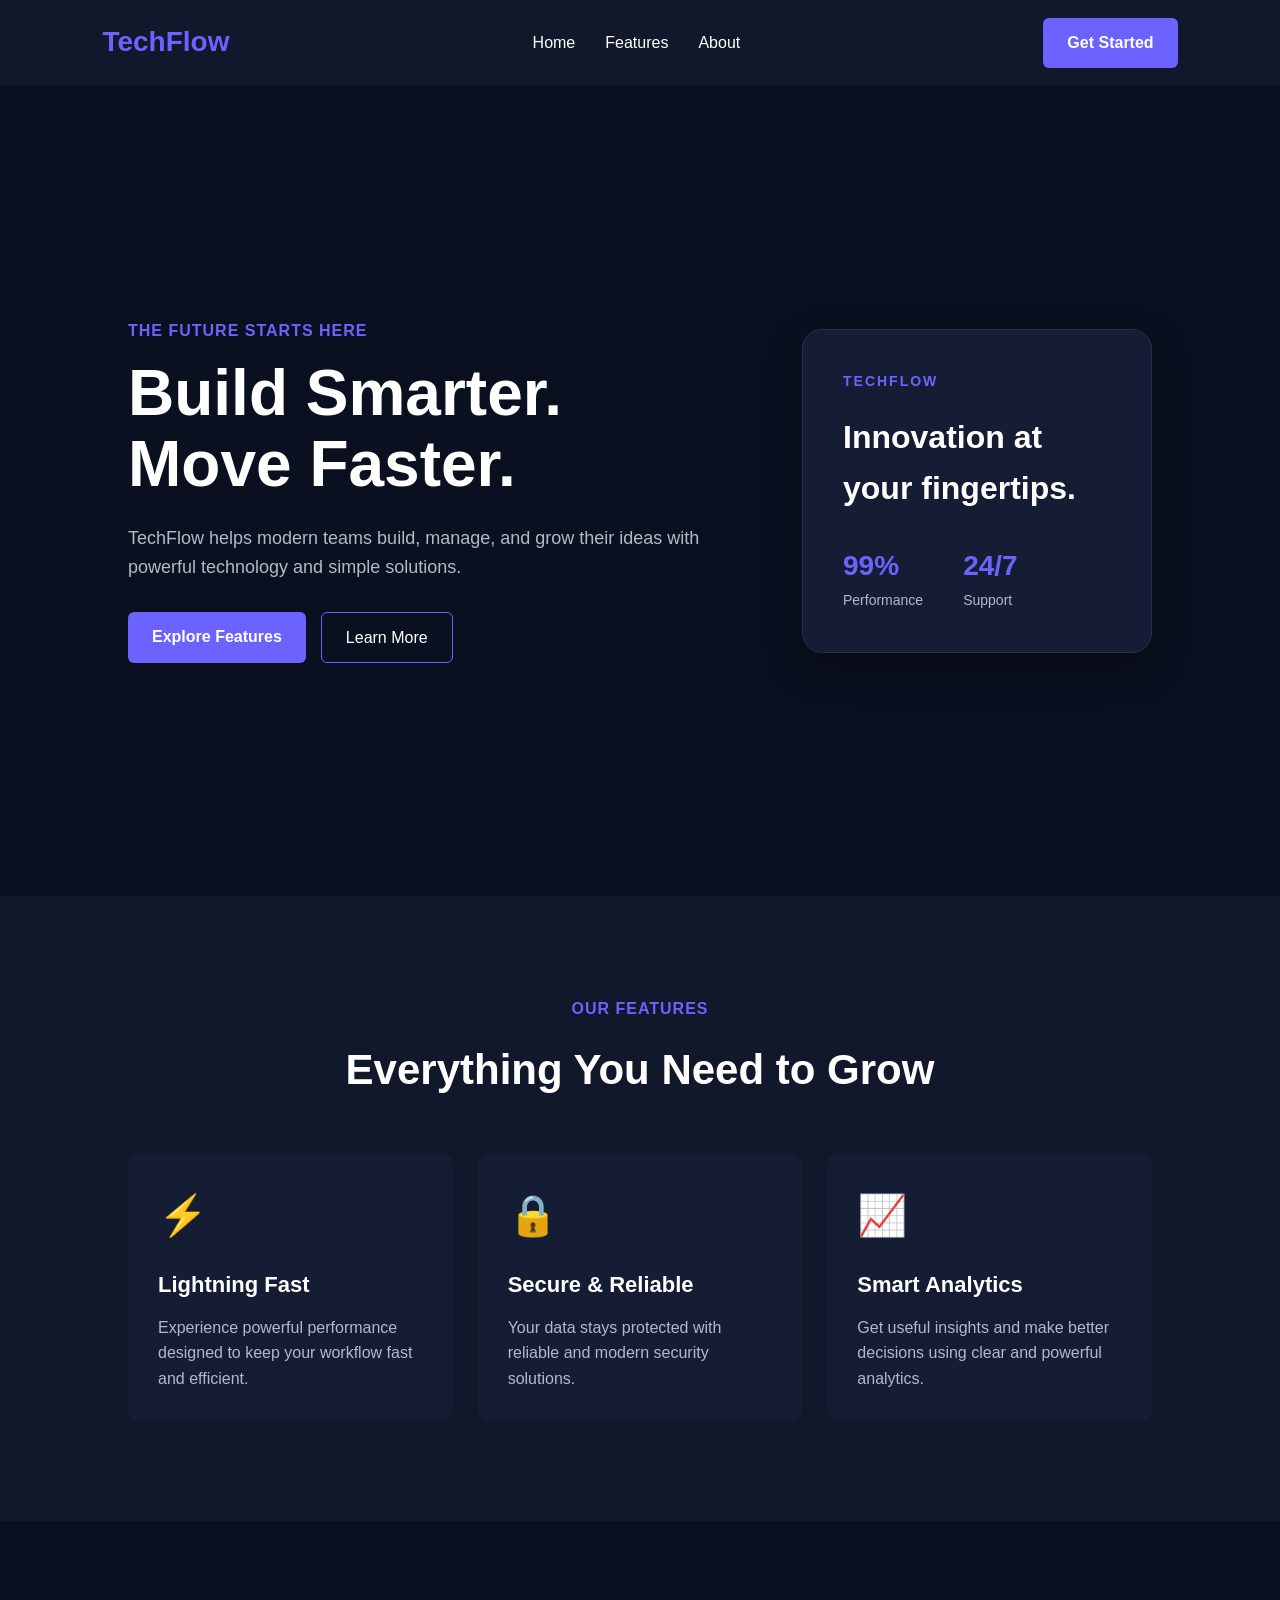
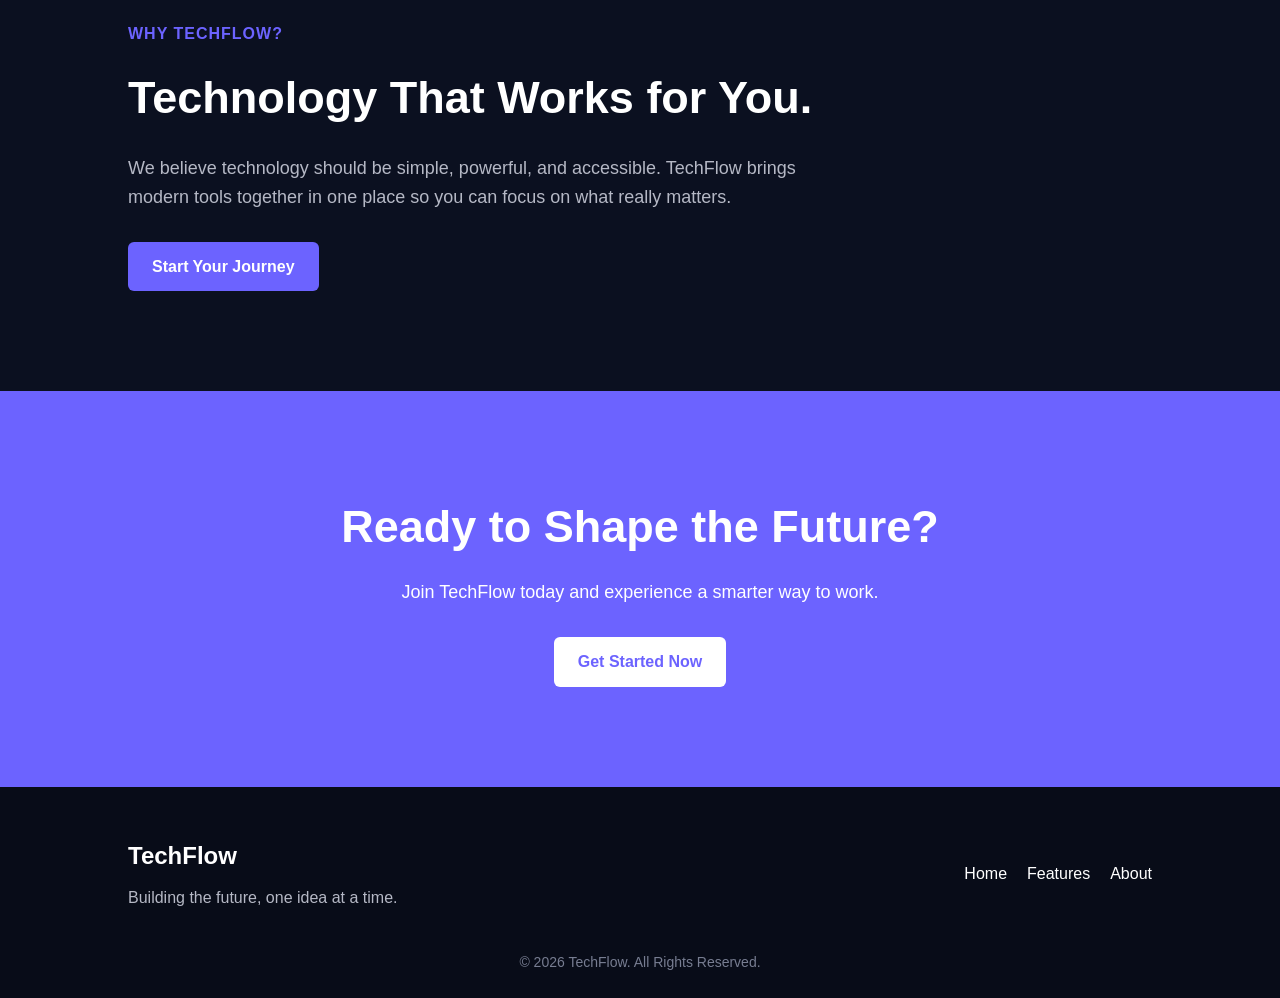
==== index.html @ 89ac6aed "Add files via upload" ====
<!DOCTYPE html>
<html lang="en">

<head>
    <meta charset="UTF-8">
    <meta name="viewport" content="width=device-width, initial-scale=1.0">

    <title>TechFlow | Future of Technology</title>

    <link rel="stylesheet" href="style.css">
</head>

<body>

    <!-- Navigation Bar -->
    <nav class="navbar">
        <div class="logo">TechFlow</div>

        <ul class="nav-links">
            <li><a href="#home">Home</a></li>
            <li><a href="#features">Features</a></li>
            <li><a href="#about">About</a></li>
        </ul>

        <a href="#contact" class="nav-button">Get Started</a>
    </nav>


    <!-- Hero Section -->
    <section class="hero" id="home">

        <div class="hero-content">
            <p class="tag">THE FUTURE STARTS HERE</p>

            <h1>Build Smarter.<br>Move Faster.</h1>

            <p class="hero-text">
                TechFlow helps modern teams build, manage, and grow
                their ideas with powerful technology and simple solutions.
            </p>

            <div class="hero-buttons">
                <a href="#features" class="primary-button">
                    Explore Features
                </a>

                <a href="#about" class="secondary-button">
                    Learn More
                </a>
            </div>
        </div>


        <div class="hero-card">
            <p class="card-title">TECHFLOW</p>

            <h2>
                Innovation at<br>
                your fingertips.
            </h2>

            <div class="stats">

                <div class="stat">
                    <h3>99%</h3>
                    <p>Performance</p>
                </div>

                <div class="stat">
                    <h3>24/7</h3>
                    <p>Support</p>
                </div>

            </div>
        </div>

    </section>


    <!-- Features Section -->
    <section class="features" id="features">

        <div class="section-heading">
            <p class="tag">OUR FEATURES</p>
            <h2>Everything You Need to Grow</h2>
        </div>


        <div class="feature-container">

            <div class="feature-card">
                <div class="icon">⚡</div>

                <h3>Lightning Fast</h3>

                <p>
                    Experience powerful performance designed to keep
                    your workflow fast and efficient.
                </p>
            </div>


            <div class="feature-card">
                <div class="icon">🔒</div>

                <h3>Secure & Reliable</h3>

                <p>
                    Your data stays protected with reliable and
                    modern security solutions.
                </p>
            </div>


            <div class="feature-card">
                <div class="icon">📈</div>

                <h3>Smart Analytics</h3>

                <p>
                    Get useful insights and make better decisions
                    using clear and powerful analytics.
                </p>
            </div>

        </div>

    </section>


    <!-- About Section -->
    <section class="about" id="about">

        <div class="about-content">

            <p class="tag">WHY TECHFLOW?</p>

            <h2>Technology That Works for You.</h2>

            <p>
                We believe technology should be simple, powerful, and
                accessible. TechFlow brings modern tools together in one
                place so you can focus on what really matters.
            </p>

            <a href="#contact" class="primary-button">
                Start Your Journey
            </a>

        </div>

    </section>


    <!-- Contact / Call to Action -->
    <section class="contact" id="contact">

        <h2>Ready to Shape the Future?</h2>

        <p>
            Join TechFlow today and experience a smarter way to work.
        </p>

        <a href="#home" class="primary-button">
            Get Started Now
        </a>

    </section>


    <!-- Footer -->
    <footer>

        <div class="footer-content">

            <div>
                <h2>TechFlow</h2>

                <p>
                    Building the future, one idea at a time.
                </p>
            </div>


            <div class="footer-links">
                <a href="#home">Home</a>
                <a href="#features">Features</a>
                <a href="#about">About</a>
            </div>

        </div>


        <p class="copyright">
            © 2026 TechFlow. All Rights Reserved.
        </p>

    </footer>

</body>

</html>
---- style.css ----
/* Reset and Basic Styling */
* {
    margin: 0;
    padding: 0;
    box-sizing: border-box;
}

html {
    scroll-behavior: smooth;
}

body {
    font-family: Arial, sans-serif;
    background-color: #0b1020;
    color: #ffffff;
    line-height: 1.6;
}

/* Navigation Bar */
.navbar {
    position: sticky;
    top: 0;
    z-index: 1000;

    display: flex;
    justify-content: space-between;
    align-items: center;

    padding: 18px 8%;
    background-color: #11182b;
}

.logo {
    font-size: 28px;
    font-weight: bold;
    color: #6c63ff;
}

.nav-links {
    display: flex;
    list-style: none;
    gap: 30px;
}

.nav-links a {
    color: white;
    text-decoration: none;
    font-size: 16px;
}

.nav-links a:hover {
    color: #6c63ff;
}

.nav-button,
.primary-button {
    display: inline-block;
    padding: 12px 24px;
    background-color: #6c63ff;
    color: white;
    text-decoration: none;
    border-radius: 6px;
    font-weight: bold;
}

.nav-button:hover,
.primary-button:hover {
    background-color: #554ee0;
}

/* Hero Section */
.hero {
    min-height: 90vh;
    display: flex;
    justify-content: space-between;
    align-items: center;
    gap: 50px;

    padding: 80px 10%;
}

.hero-content {
    max-width: 600px;
}

.tag {
    color: #6c63ff;
    font-weight: bold;
    letter-spacing: 1px;
    margin-bottom: 15px;
}

.hero h1 {
    font-size: 64px;
    line-height: 1.1;
    margin-bottom: 25px;
}

.hero-text {
    color: #b5b8c5;
    font-size: 18px;
    margin-bottom: 30px;
}

.hero-buttons {
    display: flex;
    gap: 15px;
    flex-wrap: wrap;
}

.secondary-button {
    display: inline-block;
    padding: 12px 24px;
    border: 1px solid #6c63ff;
    color: white;
    text-decoration: none;
    border-radius: 6px;
}

.secondary-button:hover {
    background-color: #6c63ff;
}

/* Hero Card */
.hero-card {
    width: 350px;
    padding: 40px;

    background-color: #151d35;
    border: 1px solid #28304d;
    border-radius: 20px;

    box-shadow: 0 15px 40px rgba(0, 0, 0, 0.3);
}

.card-title {
    color: #6c63ff;
    font-size: 14px;
    font-weight: bold;
    letter-spacing: 2px;
}

.hero-card h2 {
    font-size: 32px;
    margin: 20px 0;
}

.stats {
    display: flex;
    gap: 40px;
    margin-top: 30px;
}

.stat h3 {
    font-size: 28px;
    color: #6c63ff;
}

.stat p {
    color: #b5b8c5;
    font-size: 14px;
}

/* Features Section */
.features {
    padding: 100px 10%;
    background-color: #11182b;
}

.section-heading {
    text-align: center;
    margin-bottom: 50px;
}

.section-heading h2 {
    font-size: 42px;
}

.feature-container {
    display: grid;
    grid-template-columns: repeat(3, 1fr);
    gap: 25px;
}

.feature-card {
    padding: 30px;
    background-color: #151d35;
    border-radius: 12px;
    transition: transform 0.3s ease;
}

.feature-card:hover {
    transform: translateY(-8px);
}

.icon {
    font-size: 40px;
    margin-bottom: 20px;
}

.feature-card h3 {
    font-size: 22px;
    margin-bottom: 12px;
}

.feature-card p {
    color: #b5b8c5;
}

/* About Section */
.about {
    padding: 100px 10%;
}

.about-content {
    max-width: 700px;
}

.about h2 {
    font-size: 45px;
    margin-bottom: 20px;
}

.about-content p:not(.tag) {
    color: #b5b8c5;
    margin-bottom: 30px;
    font-size: 18px;
}

/* Contact Section */
.contact {
    text-align: center;
    padding: 100px 10%;
    background-color: #6c63ff;
}

.contact h2 {
    font-size: 45px;
    margin-bottom: 15px;
}

.contact p {
    margin-bottom: 30px;
    font-size: 18px;
}

.contact .primary-button {
    background-color: #ffffff;
    color: #6c63ff;
}

/* Footer */
footer {
    padding: 50px 10% 25px;
    background-color: #080c18;
}

.footer-content {
    display: flex;
    justify-content: space-between;
    gap: 30px;
}

.footer-content h2 {
    margin-bottom: 10px;
}

.footer-content p {
    color: #b5b8c5;
}

.footer-links {
    display: flex;
    gap: 20px;
    align-items: center;
}

.footer-links a {
    color: white;
    text-decoration: none;
}

.footer-links a:hover {
    color: #6c63ff;
}

.copyright {
    text-align: center;
    margin-top: 40px;
    color: #777d91;
    font-size: 14px;
}

/* Mobile Responsive Design */
@media (max-width: 768px) {

    .navbar {
        flex-direction: column;
        gap: 15px;
    }

    .nav-links {
        gap: 15px;
    }

    .hero {
        flex-direction: column;
        text-align: center;
        padding: 70px 8%;
    }

    .hero h1 {
        font-size: 45px;
    }

    .hero-buttons {
        justify-content: center;
    }

    .hero-card {
        width: 100%;
        max-width: 350px;
    }

    .feature-container {
        grid-template-columns: 1fr;
    }

    .section-heading h2,
    .about h2,
    .contact h2 {
        font-size: 34px;
    }

    .about {
        text-align: center;
    }

    .footer-content {
        flex-direction: column;
        text-align: center;
    }

    .footer-links {
        justify-content: center;
        flex-wrap: wrap;
    }
}
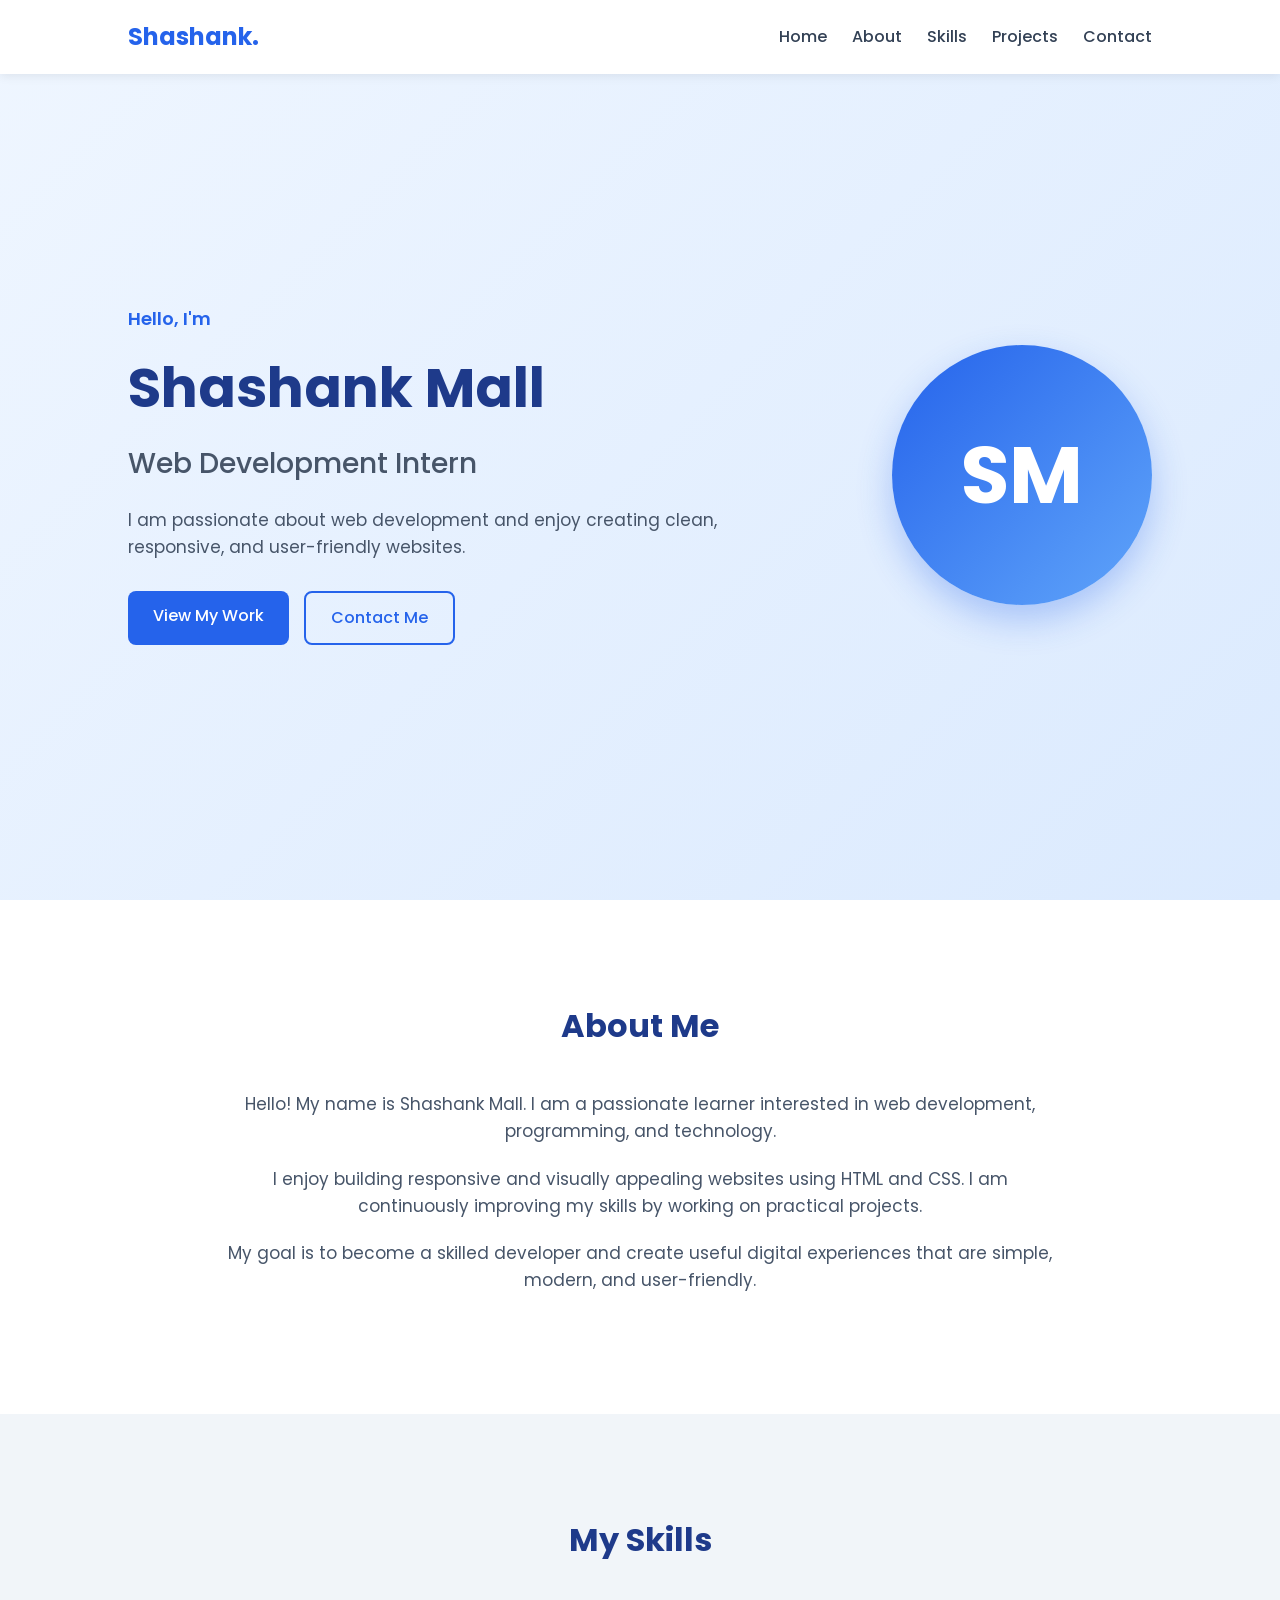
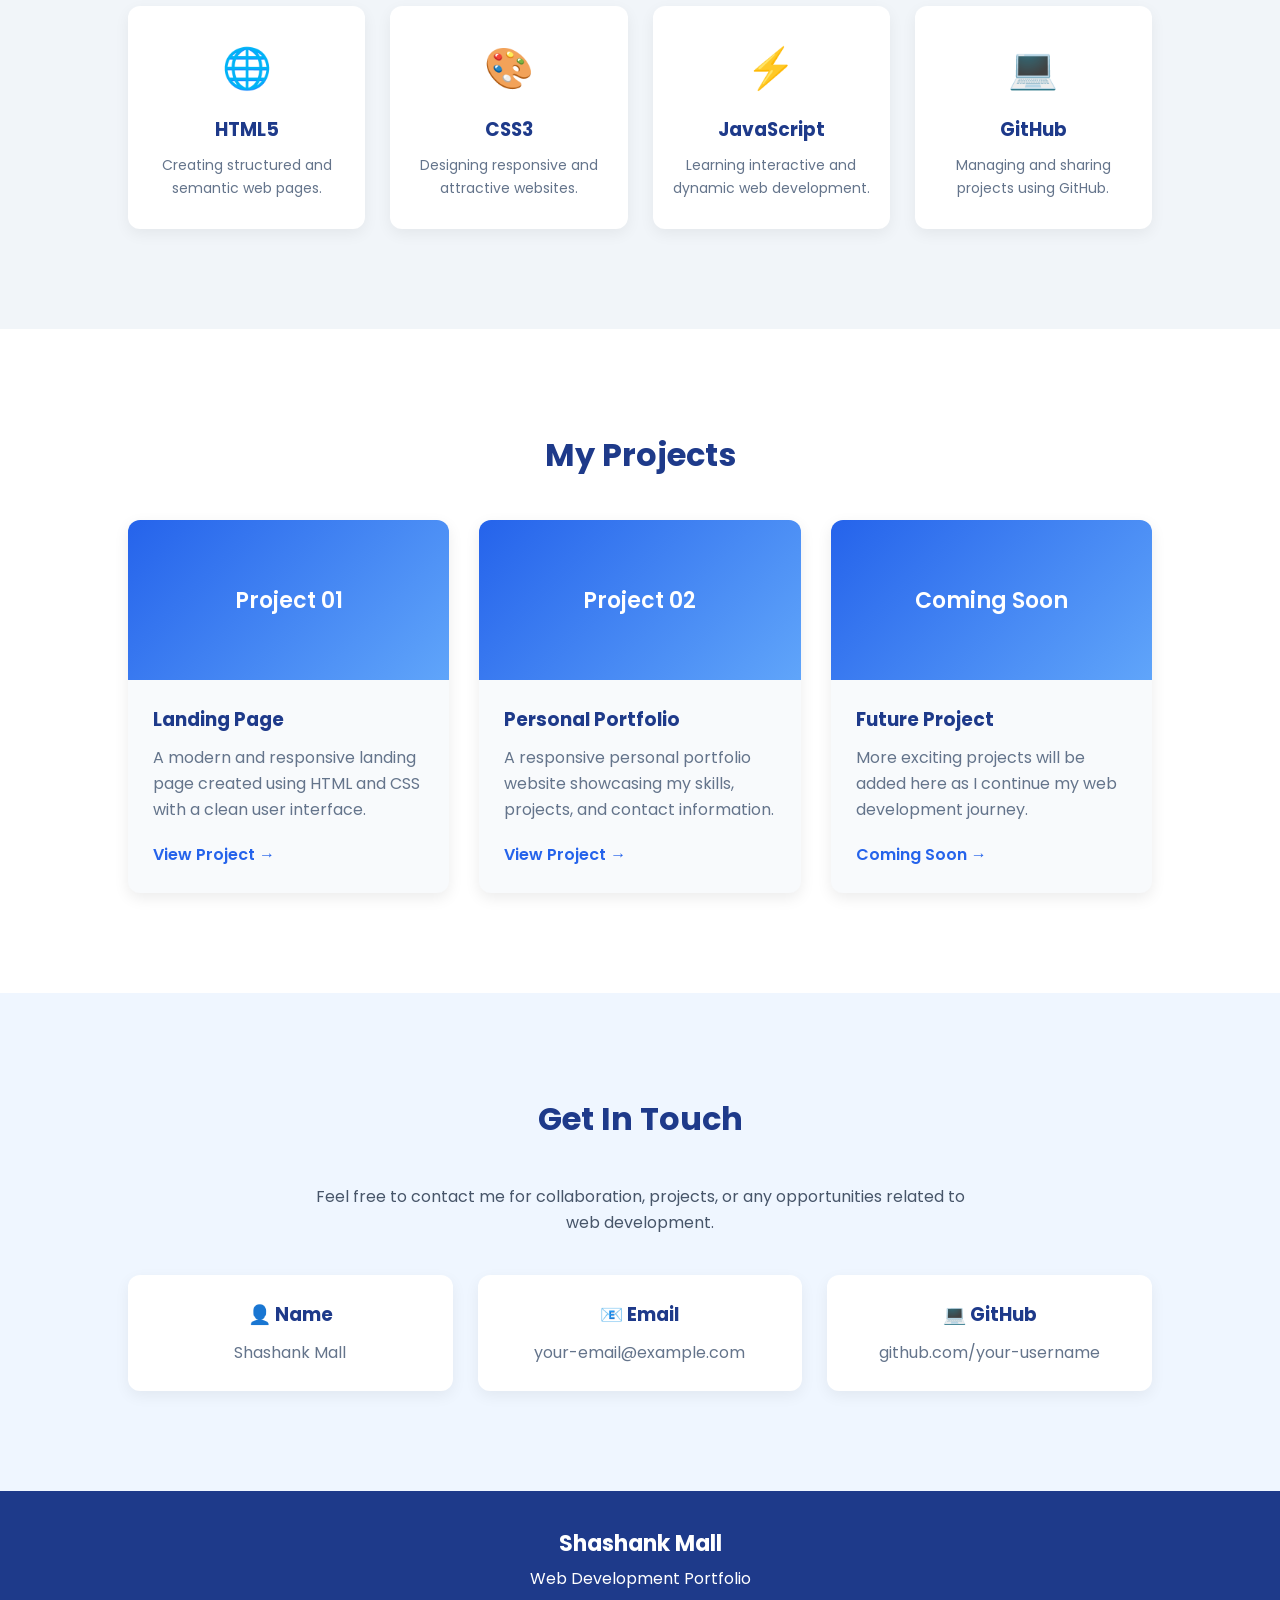
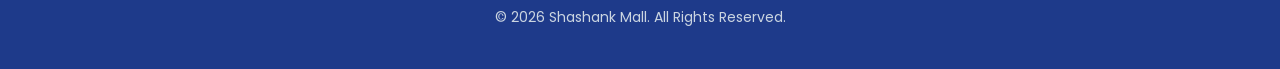
==== commit c3f07b62: "Add files via upload" ====
--- a/index.html
+++ b/index.html
@@ -1,169 +1,234 @@
 <!DOCTYPE html>
 <html lang="en">
-
 <head>
     <meta charset="UTF-8">
     <meta name="viewport" content="width=device-width, initial-scale=1.0">
 
-    <title>TechFlow | Future of Technology</title>
+    <title>Shashank Mall | Portfolio</title>
 
     <link rel="stylesheet" href="style.css">
+
+    <link rel="preconnect" href="https://fonts.googleapis.com">
+    <link rel="preconnect" href="https://fonts.gstatic.com" crossorigin>
+    <link href="https://fonts.googleapis.com/css2?family=Poppins:wght@400;500;600;700&display=swap" rel="stylesheet">
 </head>
 
 <body>
 
     <!-- Navigation Bar -->
     <nav class="navbar">
-        <div class="logo">TechFlow</div>
+        <div class="logo">Shashank.</div>
 
         <ul class="nav-links">
             <li><a href="#home">Home</a></li>
-            <li><a href="#features">Features</a></li>
             <li><a href="#about">About</a></li>
+            <li><a href="#skills">Skills</a></li>
+            <li><a href="#projects">Projects</a></li>
+            <li><a href="#contact">Contact</a></li>
         </ul>
-
-        <a href="#contact" class="nav-button">Get Started</a>
     </nav>
 
 
     <!-- Hero Section -->
-    <section class="hero" id="home">
+    <section id="home" class="hero">
 
         <div class="hero-content">
-            <p class="tag">THE FUTURE STARTS HERE</p>
-
-            <h1>Build Smarter.<br>Move Faster.</h1>
-
-            <p class="hero-text">
-                TechFlow helps modern teams build, manage, and grow
-                their ideas with powerful technology and simple solutions.
+
+            <div class="hero-text">
+                <p class="hello">Hello, I'm</p>
+
+                <h1>Shashank Mall</h1>
+
+                <h2>Web Development Intern</h2>
+
+                <p class="hero-description">
+                    I am passionate about web development and enjoy creating
+                    clean, responsive, and user-friendly websites.
+                </p>
+
+                <div class="hero-buttons">
+                    <a href="#projects" class="btn">View My Work</a>
+                    <a href="#contact" class="btn btn-outline">Contact Me</a>
+                </div>
+            </div>
+
+            <div class="hero-image">
+                <div class="profile-circle">
+                    <span>SM</span>
+                </div>
+            </div>
+
+        </div>
+
+    </section>
+
+
+    <!-- About Section -->
+    <section id="about" class="about section">
+
+        <h2 class="section-title">About Me</h2>
+
+        <div class="about-content">
+
+            <p>
+                Hello! My name is Shashank Mall. I am a passionate learner
+                interested in web development, programming, and technology.
             </p>
 
-            <div class="hero-buttons">
-                <a href="#features" class="primary-button">
-                    Explore Features
-                </a>
-
-                <a href="#about" class="secondary-button">
-                    Learn More
-                </a>
-            </div>
-        </div>
-
-
-        <div class="hero-card">
-            <p class="card-title">TECHFLOW</p>
-
-            <h2>
-                Innovation at<br>
-                your fingertips.
-            </h2>
-
-            <div class="stats">
-
-                <div class="stat">
-                    <h3>99%</h3>
-                    <p>Performance</p>
-                </div>
-
-                <div class="stat">
-                    <h3>24/7</h3>
-                    <p>Support</p>
-                </div>
-
-            </div>
-        </div>
-
-    </section>
-
-
-    <!-- Features Section -->
-    <section class="features" id="features">
-
-        <div class="section-heading">
-            <p class="tag">OUR FEATURES</p>
-            <h2>Everything You Need to Grow</h2>
-        </div>
-
-
-        <div class="feature-container">
-
-            <div class="feature-card">
-                <div class="icon">⚡</div>
-
-                <h3>Lightning Fast</h3>
-
-                <p>
-                    Experience powerful performance designed to keep
-                    your workflow fast and efficient.
-                </p>
-            </div>
-
-
-            <div class="feature-card">
-                <div class="icon">🔒</div>
-
-                <h3>Secure & Reliable</h3>
-
-                <p>
-                    Your data stays protected with reliable and
-                    modern security solutions.
-                </p>
-            </div>
-
-
-            <div class="feature-card">
-                <div class="icon">📈</div>
-
-                <h3>Smart Analytics</h3>
-
-                <p>
-                    Get useful insights and make better decisions
-                    using clear and powerful analytics.
-                </p>
-            </div>
-
-        </div>
-
-    </section>
-
-
-    <!-- About Section -->
-    <section class="about" id="about">
-
-        <div class="about-content">
-
-            <p class="tag">WHY TECHFLOW?</p>
-
-            <h2>Technology That Works for You.</h2>
-
             <p>
-                We believe technology should be simple, powerful, and
-                accessible. TechFlow brings modern tools together in one
-                place so you can focus on what really matters.
+                I enjoy building responsive and visually appealing websites
+                using HTML and CSS. I am continuously improving my skills by
+                working on practical projects.
             </p>
 
-            <a href="#contact" class="primary-button">
-                Start Your Journey
-            </a>
-
-        </div>
-
-    </section>
-
-
-    <!-- Contact / Call to Action -->
-    <section class="contact" id="contact">
-
-        <h2>Ready to Shape the Future?</h2>
-
-        <p>
-            Join TechFlow today and experience a smarter way to work.
+            <p>
+                My goal is to become a skilled developer and create useful
+                digital experiences that are simple, modern, and user-friendly.
+            </p>
+
+        </div>
+
+    </section>
+
+
+    <!-- Skills Section -->
+    <section id="skills" class="skills section">
+
+        <h2 class="section-title">My Skills</h2>
+
+        <div class="skills-container">
+
+            <div class="skill-card">
+                <div class="skill-icon">🌐</div>
+                <h3>HTML5</h3>
+                <p>Creating structured and semantic web pages.</p>
+            </div>
+
+            <div class="skill-card">
+                <div class="skill-icon">🎨</div>
+                <h3>CSS3</h3>
+                <p>Designing responsive and attractive websites.</p>
+            </div>
+
+            <div class="skill-card">
+                <div class="skill-icon">⚡</div>
+                <h3>JavaScript</h3>
+                <p>Learning interactive and dynamic web development.</p>
+            </div>
+
+            <div class="skill-card">
+                <div class="skill-icon">💻</div>
+                <h3>GitHub</h3>
+                <p>Managing and sharing projects using GitHub.</p>
+            </div>
+
+        </div>
+
+    </section>
+
+
+    <!-- Projects Section -->
+    <section id="projects" class="projects section">
+
+        <h2 class="section-title">My Projects</h2>
+
+        <div class="projects-container">
+
+            <!-- Project 1 -->
+            <div class="project-card">
+
+                <div class="project-image">
+                    <span>Project 01</span>
+                </div>
+
+                <div class="project-content">
+                    <h3>Landing Page</h3>
+
+                    <p>
+                        A modern and responsive landing page created using
+                        HTML and CSS with a clean user interface.
+                    </p>
+
+                    <a href="#" class="project-btn">View Project →</a>
+                </div>
+
+            </div>
+
+
+            <!-- Project 2 -->
+            <div class="project-card">
+
+                <div class="project-image">
+                    <span>Project 02</span>
+                </div>
+
+                <div class="project-content">
+                    <h3>Personal Portfolio</h3>
+
+                    <p>
+                        A responsive personal portfolio website showcasing
+                        my skills, projects, and contact information.
+                    </p>
+
+                    <a href="#" class="project-btn">View Project →</a>
+                </div>
+
+            </div>
+
+
+            <!-- Project 3 -->
+            <div class="project-card">
+
+                <div class="project-image">
+                    <span>Coming Soon</span>
+                </div>
+
+                <div class="project-content">
+                    <h3>Future Project</h3>
+
+                    <p>
+                        More exciting projects will be added here as I continue
+                        my web development journey.
+                    </p>
+
+                    <a href="#" class="project-btn">Coming Soon →</a>
+                </div>
+
+            </div>
+
+        </div>
+
+    </section>
+
+
+    <!-- Contact Section -->
+    <section id="contact" class="contact section">
+
+        <h2 class="section-title">Get In Touch</h2>
+
+        <p class="contact-text">
+            Feel free to contact me for collaboration, projects, or any
+            opportunities related to web development.
         </p>
 
-        <a href="#home" class="primary-button">
-            Get Started Now
-        </a>
+        <div class="contact-container">
+
+            <div class="contact-card">
+                <h3>👤 Name</h3>
+                <p>Shashank Mall</p>
+            </div>
+
+            <div class="contact-card">
+                <h3>📧 Email</h3>
+                <p>your-email@example.com</p>
+            </div>
+
+            <div class="contact-card">
+                <h3>💻 GitHub</h3>
+                <p>github.com/your-username</p>
+            </div>
+
+        </div>
 
     </section>
 
@@ -171,32 +236,15 @@
     <!-- Footer -->
     <footer>
 
-        <div class="footer-content">
-
-            <div>
-                <h2>TechFlow</h2>
-
-                <p>
-                    Building the future, one idea at a time.
-                </p>
-            </div>
-
-
-            <div class="footer-links">
-                <a href="#home">Home</a>
-                <a href="#features">Features</a>
-                <a href="#about">About</a>
-            </div>
-
-        </div>
-
+        <h3>Shashank Mall</h3>
+
+        <p>Web Development Portfolio</p>
 
         <p class="copyright">
-            © 2026 TechFlow. All Rights Reserved.
+            © 2026 Shashank Mall. All Rights Reserved.
         </p>
 
     </footer>
 
 </body>
-
-</html>
+</html>
--- a/style.css
+++ b/style.css
@@ -1,4 +1,5 @@
 /* Reset and Basic Styling */
+
 * {
     margin: 0;
     padding: 0;
@@ -10,339 +11,437 @@
 }
 
 body {
-    font-family: Arial, sans-serif;
-    background-color: #0b1020;
-    color: #ffffff;
+    font-family: "Poppins", sans-serif;
+    background-color: #f8fafc;
+    color: #1e293b;
     line-height: 1.6;
 }
 
+
 /* Navigation Bar */
+
 .navbar {
-    position: sticky;
+    position: fixed;
     top: 0;
+    left: 0;
+    width: 100%;
+    background-color: #ffffff;
+    display: flex;
+    justify-content: space-between;
+    align-items: center;
+    padding: 18px 10%;
+    box-shadow: 0 2px 10px rgba(0, 0, 0, 0.08);
     z-index: 1000;
-
-    display: flex;
+}
+
+.logo {
+    font-size: 24px;
+    font-weight: 700;
+    color: #2563eb;
+}
+
+.nav-links {
+    display: flex;
+    list-style: none;
+    gap: 25px;
+}
+
+.nav-links a {
+    text-decoration: none;
+    color: #334155;
+    font-weight: 500;
+    transition: 0.3s;
+}
+
+.nav-links a:hover {
+    color: #2563eb;
+}
+
+
+/* General Section */
+
+.section {
+    padding: 100px 10%;
+}
+
+.section-title {
+    text-align: center;
+    font-size: 32px;
+    margin-bottom: 40px;
+    color: #1e3a8a;
+}
+
+
+/* Hero Section */
+
+.hero {
+    min-height: 100vh;
+    display: flex;
+    align-items: center;
+    padding: 120px 10% 70px;
+    background: linear-gradient(135deg, #eff6ff, #dbeafe);
+}
+
+.hero-content {
+    width: 100%;
+    display: flex;
+    align-items: center;
     justify-content: space-between;
-    align-items: center;
-
-    padding: 18px 8%;
-    background-color: #11182b;
-}
-
-.logo {
+    gap: 50px;
+}
+
+.hero-text {
+    max-width: 600px;
+}
+
+.hello {
+    color: #2563eb;
+    font-weight: 600;
+    font-size: 18px;
+}
+
+.hero h1 {
+    font-size: 55px;
+    color: #1e3a8a;
+    margin: 10px 0;
+}
+
+.hero h2 {
     font-size: 28px;
-    font-weight: bold;
-    color: #6c63ff;
-}
-
-.nav-links {
-    display: flex;
-    list-style: none;
-    gap: 30px;
-}
-
-.nav-links a {
+    font-weight: 500;
+    color: #475569;
+    margin-bottom: 20px;
+}
+
+.hero-description {
+    font-size: 17px;
+    margin-bottom: 30px;
+    color: #475569;
+}
+
+.hero-buttons {
+    display: flex;
+    gap: 15px;
+}
+
+.btn {
+    display: inline-block;
+    padding: 12px 25px;
+    background-color: #2563eb;
     color: white;
     text-decoration: none;
-    font-size: 16px;
-}
-
-.nav-links a:hover {
-    color: #6c63ff;
-}
-
-.nav-button,
-.primary-button {
-    display: inline-block;
-    padding: 12px 24px;
-    background-color: #6c63ff;
+    border-radius: 8px;
+    font-weight: 500;
+    transition: 0.3s;
+}
+
+.btn:hover {
+    background-color: #1d4ed8;
+    transform: translateY(-2px);
+}
+
+.btn-outline {
+    background-color: transparent;
+    border: 2px solid #2563eb;
+    color: #2563eb;
+}
+
+.btn-outline:hover {
+    background-color: #2563eb;
     color: white;
+}
+
+
+/* Profile Circle */
+
+.hero-image {
+    display: flex;
+    justify-content: center;
+    align-items: center;
+}
+
+.profile-circle {
+    width: 260px;
+    height: 260px;
+    border-radius: 50%;
+    background: linear-gradient(135deg, #2563eb, #60a5fa);
+    display: flex;
+    justify-content: center;
+    align-items: center;
+    box-shadow: 0 15px 35px rgba(37, 99, 235, 0.3);
+}
+
+.profile-circle span {
+    font-size: 80px;
+    font-weight: 700;
+    color: white;
+}
+
+
+/* About Section */
+
+.about {
+    background-color: white;
+}
+
+.about-content {
+    max-width: 850px;
+    margin: auto;
+    text-align: center;
+}
+
+.about-content p {
+    margin-bottom: 20px;
+    color: #475569;
+    font-size: 17px;
+}
+
+
+/* Skills Section */
+
+.skills {
+    background-color: #f1f5f9;
+}
+
+.skills-container {
+    display: grid;
+    grid-template-columns: repeat(4, 1fr);
+    gap: 25px;
+}
+
+.skill-card {
+    background-color: white;
+    padding: 30px 20px;
+    text-align: center;
+    border-radius: 12px;
+    box-shadow: 0 5px 15px rgba(0, 0, 0, 0.06);
+    transition: 0.3s;
+}
+
+.skill-card:hover {
+    transform: translateY(-8px);
+}
+
+.skill-icon {
+    font-size: 40px;
+    margin-bottom: 15px;
+}
+
+.skill-card h3 {
+    color: #1e3a8a;
+    margin-bottom: 10px;
+}
+
+.skill-card p {
+    color: #64748b;
+    font-size: 14px;
+}
+
+
+/* Projects Section */
+
+.projects {
+    background-color: white;
+}
+
+.projects-container {
+    display: grid;
+    grid-template-columns: repeat(3, 1fr);
+    gap: 30px;
+}
+
+.project-card {
+    background-color: #f8fafc;
+    border-radius: 12px;
+    overflow: hidden;
+    box-shadow: 0 5px 15px rgba(0, 0, 0, 0.08);
+    transition: 0.3s;
+}
+
+.project-card:hover {
+    transform: translateY(-8px);
+}
+
+.project-image {
+    height: 160px;
+    background: linear-gradient(135deg, #2563eb, #60a5fa);
+    display: flex;
+    align-items: center;
+    justify-content: center;
+}
+
+.project-image span {
+    color: white;
+    font-size: 22px;
+    font-weight: 600;
+}
+
+.project-content {
+    padding: 25px;
+}
+
+.project-content h3 {
+    color: #1e3a8a;
+    margin-bottom: 10px;
+}
+
+.project-content p {
+    color: #64748b;
+    margin-bottom: 20px;
+}
+
+.project-btn {
+    color: #2563eb;
     text-decoration: none;
-    border-radius: 6px;
-    font-weight: bold;
-}
-
-.nav-button:hover,
-.primary-button:hover {
-    background-color: #554ee0;
-}
-
-/* Hero Section */
-.hero {
-    min-height: 90vh;
-    display: flex;
-    justify-content: space-between;
-    align-items: center;
-    gap: 50px;
-
-    padding: 80px 10%;
-}
-
-.hero-content {
-    max-width: 600px;
-}
-
-.tag {
-    color: #6c63ff;
-    font-weight: bold;
-    letter-spacing: 1px;
-    margin-bottom: 15px;
-}
-
-.hero h1 {
-    font-size: 64px;
-    line-height: 1.1;
-    margin-bottom: 25px;
-}
-
-.hero-text {
-    color: #b5b8c5;
-    font-size: 18px;
-    margin-bottom: 30px;
-}
-
-.hero-buttons {
-    display: flex;
-    gap: 15px;
-    flex-wrap: wrap;
-}
-
-.secondary-button {
-    display: inline-block;
-    padding: 12px 24px;
-    border: 1px solid #6c63ff;
-    color: white;
-    text-decoration: none;
-    border-radius: 6px;
-}
-
-.secondary-button:hover {
-    background-color: #6c63ff;
-}
-
-/* Hero Card */
-.hero-card {
-    width: 350px;
-    padding: 40px;
-
-    background-color: #151d35;
-    border: 1px solid #28304d;
-    border-radius: 20px;
-
-    box-shadow: 0 15px 40px rgba(0, 0, 0, 0.3);
-}
-
-.card-title {
-    color: #6c63ff;
-    font-size: 14px;
-    font-weight: bold;
-    letter-spacing: 2px;
-}
-
-.hero-card h2 {
-    font-size: 32px;
-    margin: 20px 0;
-}
-
-.stats {
-    display: flex;
-    gap: 40px;
-    margin-top: 30px;
-}
-
-.stat h3 {
-    font-size: 28px;
-    color: #6c63ff;
-}
-
-.stat p {
-    color: #b5b8c5;
-    font-size: 14px;
-}
-
-/* Features Section */
-.features {
-    padding: 100px 10%;
-    background-color: #11182b;
-}
-
-.section-heading {
+    font-weight: 600;
+}
+
+
+/* Contact Section */
+
+.contact {
+    background-color: #eff6ff;
     text-align: center;
-    margin-bottom: 50px;
-}
-
-.section-heading h2 {
-    font-size: 42px;
-}
-
-.feature-container {
+}
+
+.contact-text {
+    max-width: 650px;
+    margin: 0 auto 40px;
+    color: #475569;
+}
+
+.contact-container {
     display: grid;
     grid-template-columns: repeat(3, 1fr);
     gap: 25px;
 }
 
-.feature-card {
-    padding: 30px;
-    background-color: #151d35;
+.contact-card {
+    background-color: white;
+    padding: 25px;
     border-radius: 12px;
-    transition: transform 0.3s ease;
-}
-
-.feature-card:hover {
-    transform: translateY(-8px);
-}
-
-.icon {
-    font-size: 40px;
-    margin-bottom: 20px;
-}
-
-.feature-card h3 {
+    box-shadow: 0 5px 15px rgba(0, 0, 0, 0.06);
+}
+
+.contact-card h3 {
+    color: #1e3a8a;
+    margin-bottom: 10px;
+}
+
+.contact-card p {
+    color: #64748b;
+    word-break: break-word;
+}
+
+
+/* Footer */
+
+footer {
+    background-color: #1e3a8a;
+    color: white;
+    text-align: center;
+    padding: 35px 20px;
+}
+
+footer h3 {
     font-size: 22px;
-    margin-bottom: 12px;
-}
-
-.feature-card p {
-    color: #b5b8c5;
-}
-
-/* About Section */
-.about {
-    padding: 100px 10%;
-}
-
-.about-content {
-    max-width: 700px;
-}
-
-.about h2 {
-    font-size: 45px;
-    margin-bottom: 20px;
-}
-
-.about-content p:not(.tag) {
-    color: #b5b8c5;
-    margin-bottom: 30px;
-    font-size: 18px;
-}
-
-/* Contact Section */
-.contact {
-    text-align: center;
-    padding: 100px 10%;
-    background-color: #6c63ff;
-}
-
-.contact h2 {
-    font-size: 45px;
-    margin-bottom: 15px;
-}
-
-.contact p {
-    margin-bottom: 30px;
-    font-size: 18px;
-}
-
-.contact .primary-button {
-    background-color: #ffffff;
-    color: #6c63ff;
-}
-
-/* Footer */
-footer {
-    padding: 50px 10% 25px;
-    background-color: #080c18;
-}
-
-.footer-content {
-    display: flex;
-    justify-content: space-between;
-    gap: 30px;
-}
-
-.footer-content h2 {
-    margin-bottom: 10px;
-}
-
-.footer-content p {
-    color: #b5b8c5;
-}
-
-.footer-links {
-    display: flex;
-    gap: 20px;
-    align-items: center;
-}
-
-.footer-links a {
-    color: white;
-    text-decoration: none;
-}
-
-.footer-links a:hover {
-    color: #6c63ff;
+    margin-bottom: 5px;
+}
+
+footer p {
+    margin: 5px 0;
 }
 
 .copyright {
-    text-align: center;
-    margin-top: 40px;
-    color: #777d91;
+    margin-top: 15px;
     font-size: 14px;
-}
-
-/* Mobile Responsive Design */
-@media (max-width: 768px) {
+    color: #cbd5e1;
+}
+
+
+/* Responsive Design */
+
+@media (max-width: 900px) {
+
+    .hero-content {
+        flex-direction: column-reverse;
+        text-align: center;
+    }
+
+    .hero-buttons {
+        justify-content: center;
+    }
+
+    .skills-container {
+        grid-template-columns: repeat(2, 1fr);
+    }
+
+    .projects-container {
+        grid-template-columns: repeat(2, 1fr);
+    }
+
+    .contact-container {
+        grid-template-columns: 1fr;
+    }
+
+}
+
+
+@media (max-width: 600px) {
 
     .navbar {
         flex-direction: column;
-        gap: 15px;
+        gap: 12px;
+        padding: 15px 5%;
     }
 
     .nav-links {
-        gap: 15px;
+        gap: 12px;
+        flex-wrap: wrap;
+        justify-content: center;
+    }
+
+    .nav-links a {
+        font-size: 14px;
     }
 
     .hero {
+        padding: 170px 7% 70px;
+    }
+
+    .section {
+        padding: 70px 7%;
+    }
+
+    .hero h1 {
+        font-size: 40px;
+    }
+
+    .hero h2 {
+        font-size: 22px;
+    }
+
+    .profile-circle {
+        width: 200px;
+        height: 200px;
+    }
+
+    .profile-circle span {
+        font-size: 60px;
+    }
+
+    .skills-container,
+    .projects-container {
+        grid-template-columns: 1fr;
+    }
+
+    .section-title {
+        font-size: 28px;
+    }
+
+    .hero-buttons {
         flex-direction: column;
-        text-align: center;
-        padding: 70px 8%;
-    }
-
-    .hero h1 {
-        font-size: 45px;
-    }
-
-    .hero-buttons {
-        justify-content: center;
-    }
-
-    .hero-card {
-        width: 100%;
-        max-width: 350px;
-    }
-
-    .feature-container {
-        grid-template-columns: 1fr;
-    }
-
-    .section-heading h2,
-    .about h2,
-    .contact h2 {
-        font-size: 34px;
-    }
-
-    .about {
-        text-align: center;
-    }
-
-    .footer-content {
-        flex-direction: column;
-        text-align: center;
-    }
-
-    .footer-links {
-        justify-content: center;
-        flex-wrap: wrap;
-    }
-}
+        align-items: center;
+    }
+
+}
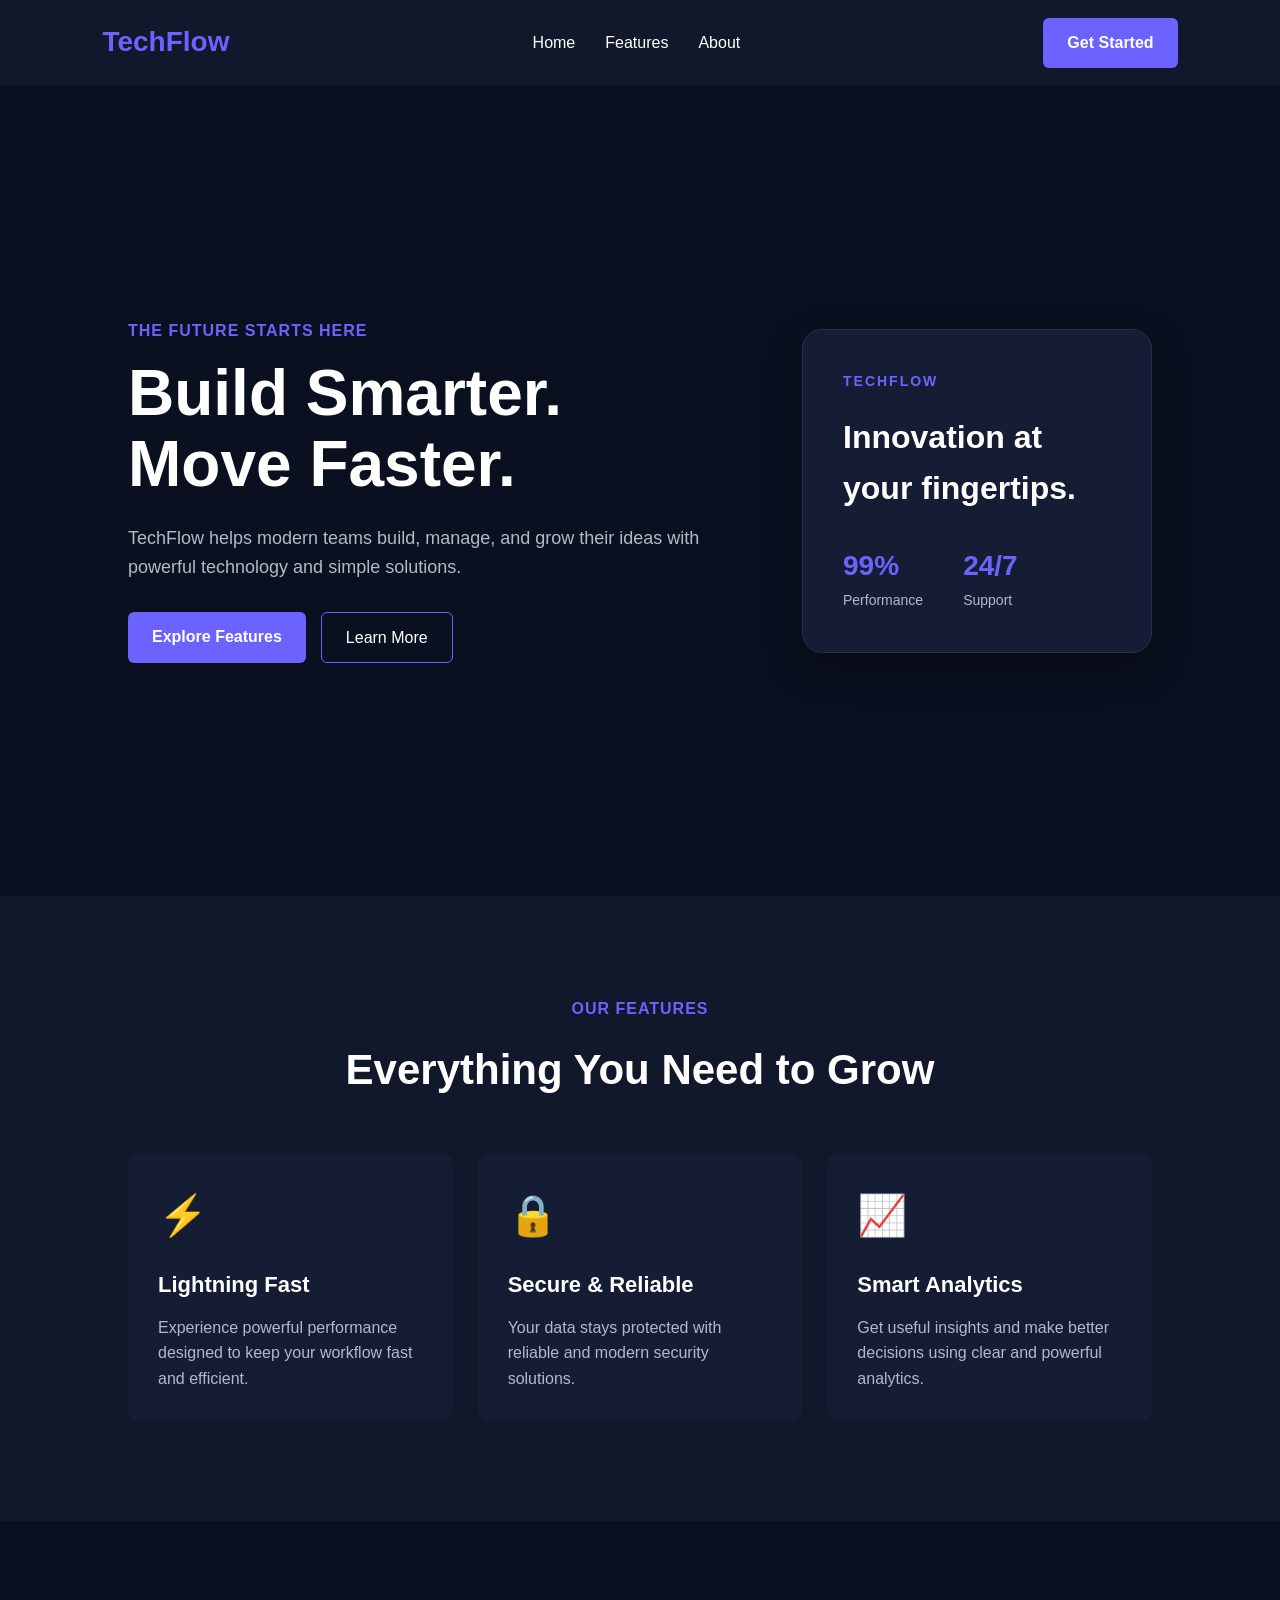
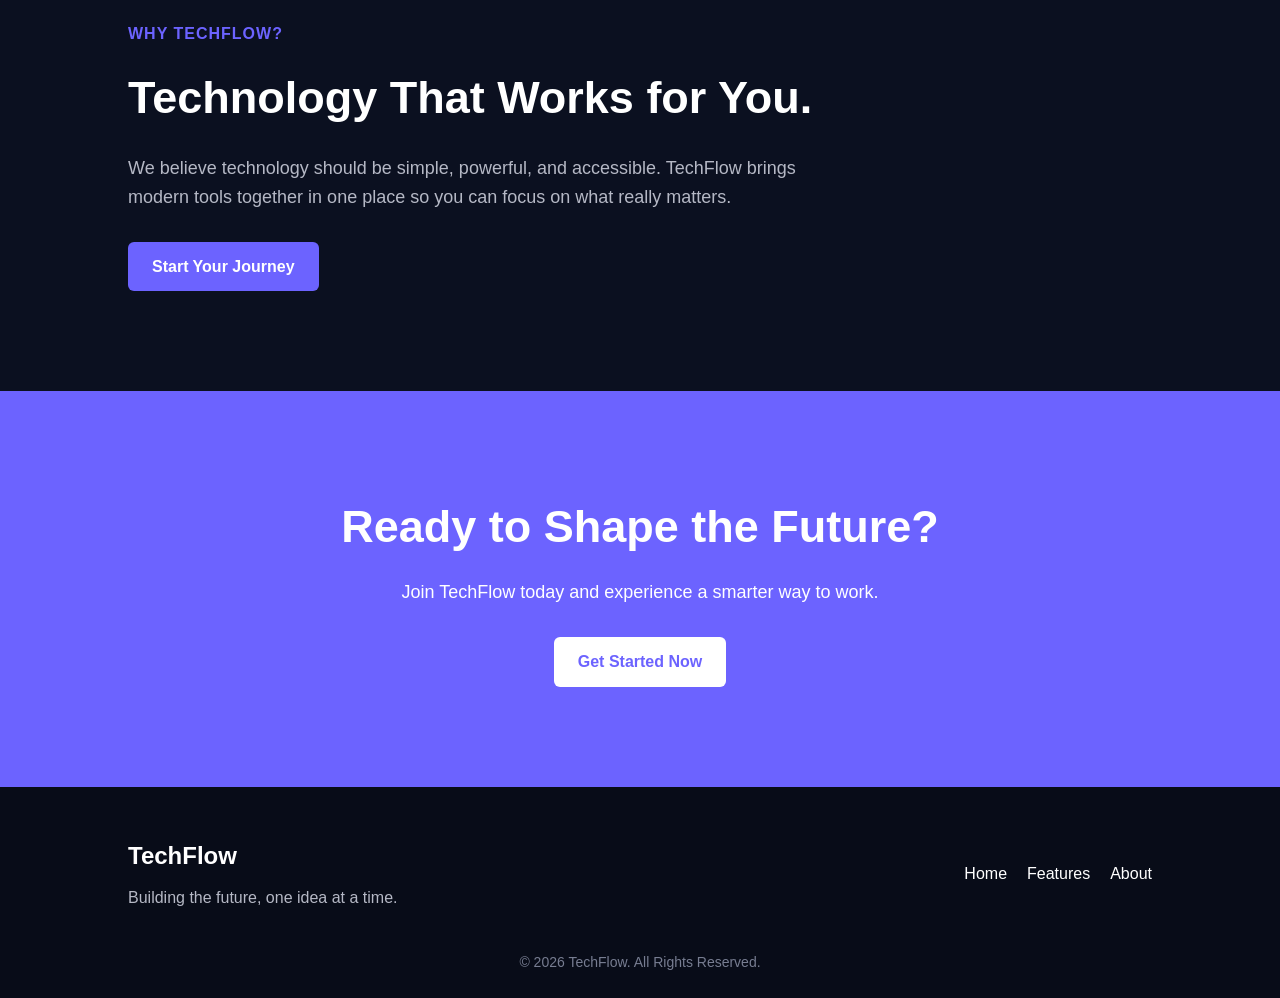
==== commit b6b29b70: "Add files via upload" ====
--- a/index.html
+++ b/index.html
@@ -1,61 +1,126 @@
 <!DOCTYPE html>
 <html lang="en">
+
 <head>
     <meta charset="UTF-8">
     <meta name="viewport" content="width=device-width, initial-scale=1.0">
 
-    <title>Shashank Mall | Portfolio</title>
+    <title>TechFlow | Future of Technology</title>
 
     <link rel="stylesheet" href="style.css">
-
-    <link rel="preconnect" href="https://fonts.googleapis.com">
-    <link rel="preconnect" href="https://fonts.gstatic.com" crossorigin>
-    <link href="https://fonts.googleapis.com/css2?family=Poppins:wght@400;500;600;700&display=swap" rel="stylesheet">
 </head>
 
 <body>
 
     <!-- Navigation Bar -->
     <nav class="navbar">
-        <div class="logo">Shashank.</div>
+        <div class="logo">TechFlow</div>
 
         <ul class="nav-links">
             <li><a href="#home">Home</a></li>
+            <li><a href="#features">Features</a></li>
             <li><a href="#about">About</a></li>
-            <li><a href="#skills">Skills</a></li>
-            <li><a href="#projects">Projects</a></li>
-            <li><a href="#contact">Contact</a></li>
         </ul>
+
+        <a href="#contact" class="nav-button">Get Started</a>
     </nav>
 
 
     <!-- Hero Section -->
-    <section id="home" class="hero">
+    <section class="hero" id="home">
 
         <div class="hero-content">
-
-            <div class="hero-text">
-                <p class="hello">Hello, I'm</p>
-
-                <h1>Shashank Mall</h1>
-
-                <h2>Web Development Intern</h2>
-
-                <p class="hero-description">
-                    I am passionate about web development and enjoy creating
-                    clean, responsive, and user-friendly websites.
-                </p>
-
-                <div class="hero-buttons">
-                    <a href="#projects" class="btn">View My Work</a>
-                    <a href="#contact" class="btn btn-outline">Contact Me</a>
+            <p class="tag">THE FUTURE STARTS HERE</p>
+
+            <h1>Build Smarter.<br>Move Faster.</h1>
+
+            <p class="hero-text">
+                TechFlow helps modern teams build, manage, and grow
+                their ideas with powerful technology and simple solutions.
+            </p>
+
+            <div class="hero-buttons">
+                <a href="#features" class="primary-button">
+                    Explore Features
+                </a>
+
+                <a href="#about" class="secondary-button">
+                    Learn More
+                </a>
+            </div>
+        </div>
+
+
+        <div class="hero-card">
+            <p class="card-title">TECHFLOW</p>
+
+            <h2>
+                Innovation at<br>
+                your fingertips.
+            </h2>
+
+            <div class="stats">
+
+                <div class="stat">
+                    <h3>99%</h3>
+                    <p>Performance</p>
                 </div>
-            </div>
-
-            <div class="hero-image">
-                <div class="profile-circle">
-                    <span>SM</span>
+
+                <div class="stat">
+                    <h3>24/7</h3>
+                    <p>Support</p>
                 </div>
+
+            </div>
+        </div>
+
+    </section>
+
+
+    <!-- Features Section -->
+    <section class="features" id="features">
+
+        <div class="section-heading">
+            <p class="tag">OUR FEATURES</p>
+            <h2>Everything You Need to Grow</h2>
+        </div>
+
+
+        <div class="feature-container">
+
+            <div class="feature-card">
+                <div class="icon">⚡</div>
+
+                <h3>Lightning Fast</h3>
+
+                <p>
+                    Experience powerful performance designed to keep
+                    your workflow fast and efficient.
+                </p>
+            </div>
+
+
+            <div class="feature-card">
+                <div class="icon">🔒</div>
+
+                <h3>Secure & Reliable</h3>
+
+                <p>
+                    Your data stays protected with reliable and
+                    modern security solutions.
+                </p>
+            </div>
+
+
+            <div class="feature-card">
+                <div class="icon">📈</div>
+
+                <h3>Smart Analytics</h3>
+
+                <p>
+                    Get useful insights and make better decisions
+                    using clear and powerful analytics.
+                </p>
             </div>
 
         </div>
@@ -64,171 +129,41 @@
 
 
     <!-- About Section -->
-    <section id="about" class="about section">
-
-        <h2 class="section-title">About Me</h2>
+    <section class="about" id="about">
 
         <div class="about-content">
 
+            <p class="tag">WHY TECHFLOW?</p>
+
+            <h2>Technology That Works for You.</h2>
+
             <p>
-                Hello! My name is Shashank Mall. I am a passionate learner
-                interested in web development, programming, and technology.
+                We believe technology should be simple, powerful, and
+                accessible. TechFlow brings modern tools together in one
+                place so you can focus on what really matters.
             </p>
 
-            <p>
-                I enjoy building responsive and visually appealing websites
-                using HTML and CSS. I am continuously improving my skills by
-                working on practical projects.
-            </p>
-
-            <p>
-                My goal is to become a skilled developer and create useful
-                digital experiences that are simple, modern, and user-friendly.
-            </p>
-
-        </div>
-
-    </section>
-
-
-    <!-- Skills Section -->
-    <section id="skills" class="skills section">
-
-        <h2 class="section-title">My Skills</h2>
-
-        <div class="skills-container">
-
-            <div class="skill-card">
-                <div class="skill-icon">🌐</div>
-                <h3>HTML5</h3>
-                <p>Creating structured and semantic web pages.</p>
-            </div>
-
-            <div class="skill-card">
-                <div class="skill-icon">🎨</div>
-                <h3>CSS3</h3>
-                <p>Designing responsive and attractive websites.</p>
-            </div>
-
-            <div class="skill-card">
-                <div class="skill-icon">⚡</div>
-                <h3>JavaScript</h3>
-                <p>Learning interactive and dynamic web development.</p>
-            </div>
-
-            <div class="skill-card">
-                <div class="skill-icon">💻</div>
-                <h3>GitHub</h3>
-                <p>Managing and sharing projects using GitHub.</p>
-            </div>
-
-        </div>
-
-    </section>
-
-
-    <!-- Projects Section -->
-    <section id="projects" class="projects section">
-
-        <h2 class="section-title">My Projects</h2>
-
-        <div class="projects-container">
-
-            <!-- Project 1 -->
-            <div class="project-card">
-
-                <div class="project-image">
-                    <span>Project 01</span>
-                </div>
-
-                <div class="project-content">
-                    <h3>Landing Page</h3>
-
-                    <p>
-                        A modern and responsive landing page created using
-                        HTML and CSS with a clean user interface.
-                    </p>
-
-                    <a href="#" class="project-btn">View Project →</a>
-                </div>
-
-            </div>
-
-
-            <!-- Project 2 -->
-            <div class="project-card">
-
-                <div class="project-image">
-                    <span>Project 02</span>
-                </div>
-
-                <div class="project-content">
-                    <h3>Personal Portfolio</h3>
-
-                    <p>
-                        A responsive personal portfolio website showcasing
-                        my skills, projects, and contact information.
-                    </p>
-
-                    <a href="#" class="project-btn">View Project →</a>
-                </div>
-
-            </div>
-
-
-            <!-- Project 3 -->
-            <div class="project-card">
-
-                <div class="project-image">
-                    <span>Coming Soon</span>
-                </div>
-
-                <div class="project-content">
-                    <h3>Future Project</h3>
-
-                    <p>
-                        More exciting projects will be added here as I continue
-                        my web development journey.
-                    </p>
-
-                    <a href="#" class="project-btn">Coming Soon →</a>
-                </div>
-
-            </div>
-
-        </div>
-
-    </section>
-
-
-    <!-- Contact Section -->
-    <section id="contact" class="contact section">
-
-        <h2 class="section-title">Get In Touch</h2>
-
-        <p class="contact-text">
-            Feel free to contact me for collaboration, projects, or any
-            opportunities related to web development.
+            <a href="#contact" class="primary-button">
+                Start Your Journey
+            </a>
+
+        </div>
+
+    </section>
+
+
+    <!-- Contact / Call to Action -->
+    <section class="contact" id="contact">
+
+        <h2>Ready to Shape the Future?</h2>
+
+        <p>
+            Join TechFlow today and experience a smarter way to work.
         </p>
 
-        <div class="contact-container">
-
-            <div class="contact-card">
-                <h3>👤 Name</h3>
-                <p>Shashank Mall</p>
-            </div>
-
-            <div class="contact-card">
-                <h3>📧 Email</h3>
-                <p>your-email@example.com</p>
-            </div>
-
-            <div class="contact-card">
-                <h3>💻 GitHub</h3>
-                <p>github.com/your-username</p>
-            </div>
-
-        </div>
+        <a href="#home" class="primary-button">
+            Get Started Now
+        </a>
 
     </section>
 
@@ -236,15 +171,32 @@
     <!-- Footer -->
     <footer>
 
-        <h3>Shashank Mall</h3>
-
-        <p>Web Development Portfolio</p>
+        <div class="footer-content">
+
+            <div>
+                <h2>TechFlow</h2>
+
+                <p>
+                    Building the future, one idea at a time.
+                </p>
+            </div>
+
+
+            <div class="footer-links">
+                <a href="#home">Home</a>
+                <a href="#features">Features</a>
+                <a href="#about">About</a>
+            </div>
+
+        </div>
+
 
         <p class="copyright">
-            © 2026 Shashank Mall. All Rights Reserved.
+            © 2026 TechFlow. All Rights Reserved.
         </p>
 
     </footer>
 
 </body>
-</html>+
+</html>
--- a/style.css
+++ b/style.css
@@ -1,5 +1,4 @@
 /* Reset and Basic Styling */
-
 * {
     margin: 0;
     padding: 0;
@@ -11,437 +10,339 @@
 }
 
 body {
-    font-family: "Poppins", sans-serif;
-    background-color: #f8fafc;
-    color: #1e293b;
+    font-family: Arial, sans-serif;
+    background-color: #0b1020;
+    color: #ffffff;
     line-height: 1.6;
 }
 
-
 /* Navigation Bar */
-
 .navbar {
-    position: fixed;
+    position: sticky;
     top: 0;
-    left: 0;
-    width: 100%;
-    background-color: #ffffff;
+    z-index: 1000;
+
     display: flex;
     justify-content: space-between;
     align-items: center;
-    padding: 18px 10%;
-    box-shadow: 0 2px 10px rgba(0, 0, 0, 0.08);
-    z-index: 1000;
+
+    padding: 18px 8%;
+    background-color: #11182b;
 }
 
 .logo {
-    font-size: 24px;
-    font-weight: 700;
-    color: #2563eb;
+    font-size: 28px;
+    font-weight: bold;
+    color: #6c63ff;
 }
 
 .nav-links {
     display: flex;
     list-style: none;
-    gap: 25px;
+    gap: 30px;
 }
 
 .nav-links a {
-    text-decoration: none;
-    color: #334155;
-    font-weight: 500;
-    transition: 0.3s;
-}
-
-.nav-links a:hover {
-    color: #2563eb;
-}
-
-
-/* General Section */
-
-.section {
-    padding: 100px 10%;
-}
-
-.section-title {
-    text-align: center;
-    font-size: 32px;
-    margin-bottom: 40px;
-    color: #1e3a8a;
-}
-
-
-/* Hero Section */
-
-.hero {
-    min-height: 100vh;
-    display: flex;
-    align-items: center;
-    padding: 120px 10% 70px;
-    background: linear-gradient(135deg, #eff6ff, #dbeafe);
-}
-
-.hero-content {
-    width: 100%;
-    display: flex;
-    align-items: center;
-    justify-content: space-between;
-    gap: 50px;
-}
-
-.hero-text {
-    max-width: 600px;
-}
-
-.hello {
-    color: #2563eb;
-    font-weight: 600;
-    font-size: 18px;
-}
-
-.hero h1 {
-    font-size: 55px;
-    color: #1e3a8a;
-    margin: 10px 0;
-}
-
-.hero h2 {
-    font-size: 28px;
-    font-weight: 500;
-    color: #475569;
-    margin-bottom: 20px;
-}
-
-.hero-description {
-    font-size: 17px;
-    margin-bottom: 30px;
-    color: #475569;
-}
-
-.hero-buttons {
-    display: flex;
-    gap: 15px;
-}
-
-.btn {
-    display: inline-block;
-    padding: 12px 25px;
-    background-color: #2563eb;
     color: white;
     text-decoration: none;
-    border-radius: 8px;
-    font-weight: 500;
-    transition: 0.3s;
-}
-
-.btn:hover {
-    background-color: #1d4ed8;
-    transform: translateY(-2px);
-}
-
-.btn-outline {
-    background-color: transparent;
-    border: 2px solid #2563eb;
-    color: #2563eb;
-}
-
-.btn-outline:hover {
-    background-color: #2563eb;
+    font-size: 16px;
+}
+
+.nav-links a:hover {
+    color: #6c63ff;
+}
+
+.nav-button,
+.primary-button {
+    display: inline-block;
+    padding: 12px 24px;
+    background-color: #6c63ff;
     color: white;
-}
-
-
-/* Profile Circle */
-
-.hero-image {
-    display: flex;
-    justify-content: center;
+    text-decoration: none;
+    border-radius: 6px;
+    font-weight: bold;
+}
+
+.nav-button:hover,
+.primary-button:hover {
+    background-color: #554ee0;
+}
+
+/* Hero Section */
+.hero {
+    min-height: 90vh;
+    display: flex;
+    justify-content: space-between;
     align-items: center;
-}
-
-.profile-circle {
-    width: 260px;
-    height: 260px;
-    border-radius: 50%;
-    background: linear-gradient(135deg, #2563eb, #60a5fa);
-    display: flex;
-    justify-content: center;
-    align-items: center;
-    box-shadow: 0 15px 35px rgba(37, 99, 235, 0.3);
-}
-
-.profile-circle span {
-    font-size: 80px;
-    font-weight: 700;
+    gap: 50px;
+
+    padding: 80px 10%;
+}
+
+.hero-content {
+    max-width: 600px;
+}
+
+.tag {
+    color: #6c63ff;
+    font-weight: bold;
+    letter-spacing: 1px;
+    margin-bottom: 15px;
+}
+
+.hero h1 {
+    font-size: 64px;
+    line-height: 1.1;
+    margin-bottom: 25px;
+}
+
+.hero-text {
+    color: #b5b8c5;
+    font-size: 18px;
+    margin-bottom: 30px;
+}
+
+.hero-buttons {
+    display: flex;
+    gap: 15px;
+    flex-wrap: wrap;
+}
+
+.secondary-button {
+    display: inline-block;
+    padding: 12px 24px;
+    border: 1px solid #6c63ff;
     color: white;
-}
-
-
-/* About Section */
-
-.about {
-    background-color: white;
-}
-
-.about-content {
-    max-width: 850px;
-    margin: auto;
+    text-decoration: none;
+    border-radius: 6px;
+}
+
+.secondary-button:hover {
+    background-color: #6c63ff;
+}
+
+/* Hero Card */
+.hero-card {
+    width: 350px;
+    padding: 40px;
+
+    background-color: #151d35;
+    border: 1px solid #28304d;
+    border-radius: 20px;
+
+    box-shadow: 0 15px 40px rgba(0, 0, 0, 0.3);
+}
+
+.card-title {
+    color: #6c63ff;
+    font-size: 14px;
+    font-weight: bold;
+    letter-spacing: 2px;
+}
+
+.hero-card h2 {
+    font-size: 32px;
+    margin: 20px 0;
+}
+
+.stats {
+    display: flex;
+    gap: 40px;
+    margin-top: 30px;
+}
+
+.stat h3 {
+    font-size: 28px;
+    color: #6c63ff;
+}
+
+.stat p {
+    color: #b5b8c5;
+    font-size: 14px;
+}
+
+/* Features Section */
+.features {
+    padding: 100px 10%;
+    background-color: #11182b;
+}
+
+.section-heading {
     text-align: center;
-}
-
-.about-content p {
-    margin-bottom: 20px;
-    color: #475569;
-    font-size: 17px;
-}
-
-
-/* Skills Section */
-
-.skills {
-    background-color: #f1f5f9;
-}
-
-.skills-container {
-    display: grid;
-    grid-template-columns: repeat(4, 1fr);
-    gap: 25px;
-}
-
-.skill-card {
-    background-color: white;
-    padding: 30px 20px;
-    text-align: center;
-    border-radius: 12px;
-    box-shadow: 0 5px 15px rgba(0, 0, 0, 0.06);
-    transition: 0.3s;
-}
-
-.skill-card:hover {
-    transform: translateY(-8px);
-}
-
-.skill-icon {
-    font-size: 40px;
-    margin-bottom: 15px;
-}
-
-.skill-card h3 {
-    color: #1e3a8a;
-    margin-bottom: 10px;
-}
-
-.skill-card p {
-    color: #64748b;
-    font-size: 14px;
-}
-
-
-/* Projects Section */
-
-.projects {
-    background-color: white;
-}
-
-.projects-container {
-    display: grid;
-    grid-template-columns: repeat(3, 1fr);
-    gap: 30px;
-}
-
-.project-card {
-    background-color: #f8fafc;
-    border-radius: 12px;
-    overflow: hidden;
-    box-shadow: 0 5px 15px rgba(0, 0, 0, 0.08);
-    transition: 0.3s;
-}
-
-.project-card:hover {
-    transform: translateY(-8px);
-}
-
-.project-image {
-    height: 160px;
-    background: linear-gradient(135deg, #2563eb, #60a5fa);
-    display: flex;
-    align-items: center;
-    justify-content: center;
-}
-
-.project-image span {
-    color: white;
-    font-size: 22px;
-    font-weight: 600;
-}
-
-.project-content {
-    padding: 25px;
-}
-
-.project-content h3 {
-    color: #1e3a8a;
-    margin-bottom: 10px;
-}
-
-.project-content p {
-    color: #64748b;
-    margin-bottom: 20px;
-}
-
-.project-btn {
-    color: #2563eb;
-    text-decoration: none;
-    font-weight: 600;
-}
-
-
-/* Contact Section */
-
-.contact {
-    background-color: #eff6ff;
-    text-align: center;
-}
-
-.contact-text {
-    max-width: 650px;
-    margin: 0 auto 40px;
-    color: #475569;
-}
-
-.contact-container {
+    margin-bottom: 50px;
+}
+
+.section-heading h2 {
+    font-size: 42px;
+}
+
+.feature-container {
     display: grid;
     grid-template-columns: repeat(3, 1fr);
     gap: 25px;
 }
 
-.contact-card {
-    background-color: white;
-    padding: 25px;
+.feature-card {
+    padding: 30px;
+    background-color: #151d35;
     border-radius: 12px;
-    box-shadow: 0 5px 15px rgba(0, 0, 0, 0.06);
-}
-
-.contact-card h3 {
-    color: #1e3a8a;
+    transition: transform 0.3s ease;
+}
+
+.feature-card:hover {
+    transform: translateY(-8px);
+}
+
+.icon {
+    font-size: 40px;
+    margin-bottom: 20px;
+}
+
+.feature-card h3 {
+    font-size: 22px;
+    margin-bottom: 12px;
+}
+
+.feature-card p {
+    color: #b5b8c5;
+}
+
+/* About Section */
+.about {
+    padding: 100px 10%;
+}
+
+.about-content {
+    max-width: 700px;
+}
+
+.about h2 {
+    font-size: 45px;
+    margin-bottom: 20px;
+}
+
+.about-content p:not(.tag) {
+    color: #b5b8c5;
+    margin-bottom: 30px;
+    font-size: 18px;
+}
+
+/* Contact Section */
+.contact {
+    text-align: center;
+    padding: 100px 10%;
+    background-color: #6c63ff;
+}
+
+.contact h2 {
+    font-size: 45px;
+    margin-bottom: 15px;
+}
+
+.contact p {
+    margin-bottom: 30px;
+    font-size: 18px;
+}
+
+.contact .primary-button {
+    background-color: #ffffff;
+    color: #6c63ff;
+}
+
+/* Footer */
+footer {
+    padding: 50px 10% 25px;
+    background-color: #080c18;
+}
+
+.footer-content {
+    display: flex;
+    justify-content: space-between;
+    gap: 30px;
+}
+
+.footer-content h2 {
     margin-bottom: 10px;
 }
 
-.contact-card p {
-    color: #64748b;
-    word-break: break-word;
-}
-
-
-/* Footer */
-
-footer {
-    background-color: #1e3a8a;
+.footer-content p {
+    color: #b5b8c5;
+}
+
+.footer-links {
+    display: flex;
+    gap: 20px;
+    align-items: center;
+}
+
+.footer-links a {
     color: white;
+    text-decoration: none;
+}
+
+.footer-links a:hover {
+    color: #6c63ff;
+}
+
+.copyright {
     text-align: center;
-    padding: 35px 20px;
-}
-
-footer h3 {
-    font-size: 22px;
-    margin-bottom: 5px;
-}
-
-footer p {
-    margin: 5px 0;
-}
-
-.copyright {
-    margin-top: 15px;
+    margin-top: 40px;
+    color: #777d91;
     font-size: 14px;
-    color: #cbd5e1;
-}
-
-
-/* Responsive Design */
-
-@media (max-width: 900px) {
-
-    .hero-content {
-        flex-direction: column-reverse;
+}
+
+/* Mobile Responsive Design */
+@media (max-width: 768px) {
+
+    .navbar {
+        flex-direction: column;
+        gap: 15px;
+    }
+
+    .nav-links {
+        gap: 15px;
+    }
+
+    .hero {
+        flex-direction: column;
         text-align: center;
+        padding: 70px 8%;
+    }
+
+    .hero h1 {
+        font-size: 45px;
     }
 
     .hero-buttons {
         justify-content: center;
     }
 
-    .skills-container {
-        grid-template-columns: repeat(2, 1fr);
-    }
-
-    .projects-container {
-        grid-template-columns: repeat(2, 1fr);
-    }
-
-    .contact-container {
+    .hero-card {
+        width: 100%;
+        max-width: 350px;
+    }
+
+    .feature-container {
         grid-template-columns: 1fr;
     }
 
-}
-
-
-@media (max-width: 600px) {
-
-    .navbar {
+    .section-heading h2,
+    .about h2,
+    .contact h2 {
+        font-size: 34px;
+    }
+
+    .about {
+        text-align: center;
+    }
+
+    .footer-content {
         flex-direction: column;
-        gap: 12px;
-        padding: 15px 5%;
-    }
-
-    .nav-links {
-        gap: 12px;
+        text-align: center;
+    }
+
+    .footer-links {
+        justify-content: center;
         flex-wrap: wrap;
-        justify-content: center;
-    }
-
-    .nav-links a {
-        font-size: 14px;
-    }
-
-    .hero {
-        padding: 170px 7% 70px;
-    }
-
-    .section {
-        padding: 70px 7%;
-    }
-
-    .hero h1 {
-        font-size: 40px;
-    }
-
-    .hero h2 {
-        font-size: 22px;
-    }
-
-    .profile-circle {
-        width: 200px;
-        height: 200px;
-    }
-
-    .profile-circle span {
-        font-size: 60px;
-    }
-
-    .skills-container,
-    .projects-container {
-        grid-template-columns: 1fr;
-    }
-
-    .section-title {
-        font-size: 28px;
-    }
-
-    .hero-buttons {
-        flex-direction: column;
-        align-items: center;
-    }
-
-}+    }
+}
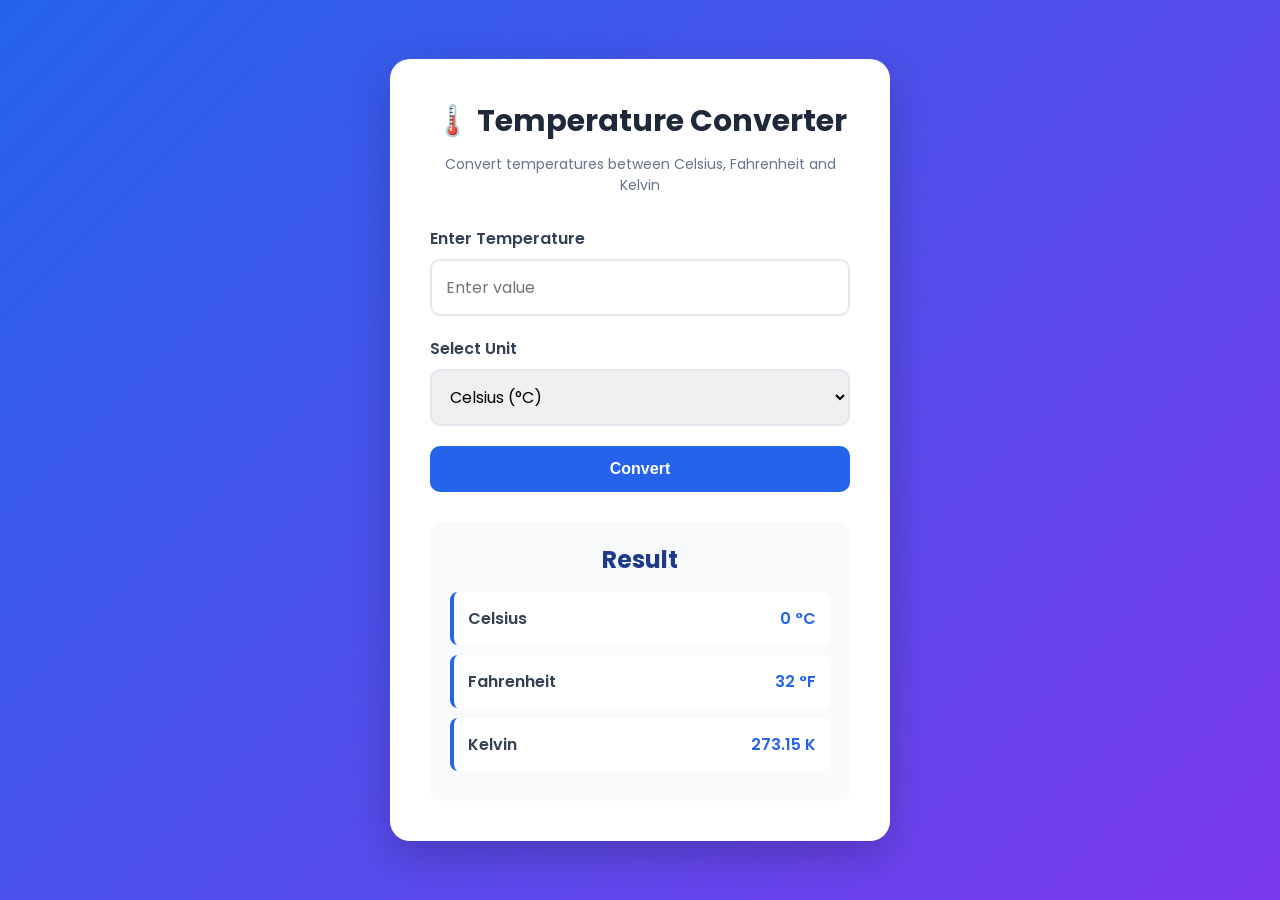
==== commit 426c25da: "Add files via upload" ====
--- a/index.html
+++ b/index.html
@@ -5,198 +5,83 @@
     <meta charset="UTF-8">
     <meta name="viewport" content="width=device-width, initial-scale=1.0">
 
-    <title>TechFlow | Future of Technology</title>
+    <title>Temperature Converter</title>
 
     <link rel="stylesheet" href="style.css">
+
+    <link rel="preconnect" href="https://fonts.googleapis.com">
+    <link rel="preconnect" href="https://fonts.gstatic.com" crossorigin>
+    <link href="https://fonts.googleapis.com/css2?family=Poppins:wght@400;500;600;700&display=swap" rel="stylesheet">
 </head>
 
 <body>
 
-    <!-- Navigation Bar -->
-    <nav class="navbar">
-        <div class="logo">TechFlow</div>
+    <div class="container">
 
-        <ul class="nav-links">
-            <li><a href="#home">Home</a></li>
-            <li><a href="#features">Features</a></li>
-            <li><a href="#about">About</a></li>
-        </ul>
+        <div class="converter-box">
 
-        <a href="#contact" class="nav-button">Get Started</a>
-    </nav>
+            <h1>🌡️ Temperature Converter</h1>
 
-
-    <!-- Hero Section -->
-    <section class="hero" id="home">
-
-        <div class="hero-content">
-            <p class="tag">THE FUTURE STARTS HERE</p>
-
-            <h1>Build Smarter.<br>Move Faster.</h1>
-
-            <p class="hero-text">
-                TechFlow helps modern teams build, manage, and grow
-                their ideas with powerful technology and simple solutions.
+            <p class="subtitle">
+                Convert temperatures between Celsius, Fahrenheit and Kelvin
             </p>
 
-            <div class="hero-buttons">
-                <a href="#features" class="primary-button">
-                    Explore Features
-                </a>
+            <div class="input-group">
+                <label for="temperature">Enter Temperature</label>
 
-                <a href="#about" class="secondary-button">
-                    Learn More
-                </a>
-            </div>
-        </div>
-
-
-        <div class="hero-card">
-            <p class="card-title">TECHFLOW</p>
-
-            <h2>
-                Innovation at<br>
-                your fingertips.
-            </h2>
-
-            <div class="stats">
-
-                <div class="stat">
-                    <h3>99%</h3>
-                    <p>Performance</p>
-                </div>
-
-                <div class="stat">
-                    <h3>24/7</h3>
-                    <p>Support</p>
-                </div>
-
-            </div>
-        </div>
-
-    </section>
-
-
-    <!-- Features Section -->
-    <section class="features" id="features">
-
-        <div class="section-heading">
-            <p class="tag">OUR FEATURES</p>
-            <h2>Everything You Need to Grow</h2>
-        </div>
-
-
-        <div class="feature-container">
-
-            <div class="feature-card">
-                <div class="icon">⚡</div>
-
-                <h3>Lightning Fast</h3>
-
-                <p>
-                    Experience powerful performance designed to keep
-                    your workflow fast and efficient.
-                </p>
+                <input
+                    type="number"
+                    id="temperature"
+                    placeholder="Enter value"
+                >
             </div>
 
 
-            <div class="feature-card">
-                <div class="icon">🔒</div>
+            <div class="input-group">
 
-                <h3>Secure & Reliable</h3>
+                <label for="unit">Select Unit</label>
 
-                <p>
-                    Your data stays protected with reliable and
-                    modern security solutions.
-                </p>
+                <select id="unit">
+                    <option value="celsius">Celsius (°C)</option>
+                    <option value="fahrenheit">Fahrenheit (°F)</option>
+                    <option value="kelvin">Kelvin (K)</option>
+                </select>
+
             </div>
 
 
-            <div class="feature-card">
-                <div class="icon">📈</div>
+            <button onclick="convertTemperature()">
+                Convert
+            </button>
 
-                <h3>Smart Analytics</h3>
 
-                <p>
-                    Get useful insights and make better decisions
-                    using clear and powerful analytics.
-                </p>
+            <div class="result-box">
+
+                <h2>Result</h2>
+
+                <div class="result">
+                    <p>Celsius</p>
+                    <span id="celsius">0 °C</span>
+                </div>
+
+                <div class="result">
+                    <p>Fahrenheit</p>
+                    <span id="fahrenheit">32 °F</span>
+                </div>
+
+                <div class="result">
+                    <p>Kelvin</p>
+                    <span id="kelvin">273.15 K</span>
+                </div>
+
             </div>
 
         </div>
 
-    </section>
+    </div>
 
-
-    <!-- About Section -->
-    <section class="about" id="about">
-
-        <div class="about-content">
-
-            <p class="tag">WHY TECHFLOW?</p>
-
-            <h2>Technology That Works for You.</h2>
-
-            <p>
-                We believe technology should be simple, powerful, and
-                accessible. TechFlow brings modern tools together in one
-                place so you can focus on what really matters.
-            </p>
-
-            <a href="#contact" class="primary-button">
-                Start Your Journey
-            </a>
-
-        </div>
-
-    </section>
-
-
-    <!-- Contact / Call to Action -->
-    <section class="contact" id="contact">
-
-        <h2>Ready to Shape the Future?</h2>
-
-        <p>
-            Join TechFlow today and experience a smarter way to work.
-        </p>
-
-        <a href="#home" class="primary-button">
-            Get Started Now
-        </a>
-
-    </section>
-
-
-    <!-- Footer -->
-    <footer>
-
-        <div class="footer-content">
-
-            <div>
-                <h2>TechFlow</h2>
-
-                <p>
-                    Building the future, one idea at a time.
-                </p>
-            </div>
-
-
-            <div class="footer-links">
-                <a href="#home">Home</a>
-                <a href="#features">Features</a>
-                <a href="#about">About</a>
-            </div>
-
-        </div>
-
-
-        <p class="copyright">
-            © 2026 TechFlow. All Rights Reserved.
-        </p>
-
-    </footer>
+    <script src="script.js"></script>
 
 </body>
 
-</html>
+</html>
--- a/style.css
+++ b/style.css
@@ -1,348 +1,132 @@
-/* Reset and Basic Styling */
 * {
     margin: 0;
     padding: 0;
     box-sizing: border-box;
 }
 
-html {
-    scroll-behavior: smooth;
+body {
+    font-family: "Poppins", sans-serif;
+    background: linear-gradient(135deg, #2563eb, #7c3aed);
+    min-height: 100vh;
+    display: flex;
+    justify-content: center;
+    align-items: center;
+    padding: 20px;
 }
 
-body {
-    font-family: Arial, sans-serif;
-    background-color: #0b1020;
-    color: #ffffff;
-    line-height: 1.6;
+.container {
+    width: 100%;
+    max-width: 500px;
 }
 
-/* Navigation Bar */
-.navbar {
-    position: sticky;
-    top: 0;
-    z-index: 1000;
+.converter-box {
+    background-color: white;
+    padding: 40px;
+    border-radius: 20px;
+    box-shadow: 0 15px 40px rgba(0, 0, 0, 0.2);
+}
 
+h1 {
+    text-align: center;
+    color: #1e293b;
+    margin-bottom: 10px;
+    font-size: 30px;
+}
+
+.subtitle {
+    text-align: center;
+    color: #64748b;
+    font-size: 14px;
+    margin-bottom: 30px;
+}
+
+.input-group {
+    margin-bottom: 20px;
+}
+
+label {
+    display: block;
+    margin-bottom: 8px;
+    font-weight: 600;
+    color: #334155;
+}
+
+input,
+select {
+    width: 100%;
+    padding: 14px;
+    border: 2px solid #e2e8f0;
+    border-radius: 10px;
+    font-size: 16px;
+    font-family: "Poppins", sans-serif;
+    outline: none;
+}
+
+input:focus,
+select:focus {
+    border-color: #2563eb;
+}
+
+button {
+    width: 100%;
+    padding: 14px;
+    border: none;
+    border-radius: 10px;
+    background-color: #2563eb;
+    color: white;
+    font-size: 16px;
+    font-weight: 600;
+    cursor: pointer;
+    transition: 0.3s;
+}
+
+button:hover {
+    background-color: #1d4ed8;
+    transform: translateY(-2px);
+}
+
+.result-box {
+    margin-top: 30px;
+    background-color: #f8fafc;
+    padding: 20px;
+    border-radius: 12px;
+}
+
+.result-box h2 {
+    text-align: center;
+    color: #1e3a8a;
+    margin-bottom: 15px;
+}
+
+.result {
     display: flex;
     justify-content: space-between;
     align-items: center;
-
-    padding: 18px 8%;
-    background-color: #11182b;
+    background-color: white;
+    padding: 14px;
+    margin-bottom: 10px;
+    border-radius: 8px;
+    border-left: 4px solid #2563eb;
 }
 
-.logo {
-    font-size: 28px;
-    font-weight: bold;
-    color: #6c63ff;
+.result p {
+    font-weight: 600;
+    color: #334155;
 }
 
-.nav-links {
-    display: flex;
-    list-style: none;
-    gap: 30px;
+.result span {
+    color: #2563eb;
+    font-weight: 600;
 }
 
-.nav-links a {
-    color: white;
-    text-decoration: none;
-    font-size: 16px;
-}
+@media (max-width: 500px) {
 
-.nav-links a:hover {
-    color: #6c63ff;
-}
-
-.nav-button,
-.primary-button {
-    display: inline-block;
-    padding: 12px 24px;
-    background-color: #6c63ff;
-    color: white;
-    text-decoration: none;
-    border-radius: 6px;
-    font-weight: bold;
-}
-
-.nav-button:hover,
-.primary-button:hover {
-    background-color: #554ee0;
-}
-
-/* Hero Section */
-.hero {
-    min-height: 90vh;
-    display: flex;
-    justify-content: space-between;
-    align-items: center;
-    gap: 50px;
-
-    padding: 80px 10%;
-}
-
-.hero-content {
-    max-width: 600px;
-}
-
-.tag {
-    color: #6c63ff;
-    font-weight: bold;
-    letter-spacing: 1px;
-    margin-bottom: 15px;
-}
-
-.hero h1 {
-    font-size: 64px;
-    line-height: 1.1;
-    margin-bottom: 25px;
-}
-
-.hero-text {
-    color: #b5b8c5;
-    font-size: 18px;
-    margin-bottom: 30px;
-}
-
-.hero-buttons {
-    display: flex;
-    gap: 15px;
-    flex-wrap: wrap;
-}
-
-.secondary-button {
-    display: inline-block;
-    padding: 12px 24px;
-    border: 1px solid #6c63ff;
-    color: white;
-    text-decoration: none;
-    border-radius: 6px;
-}
-
-.secondary-button:hover {
-    background-color: #6c63ff;
-}
-
-/* Hero Card */
-.hero-card {
-    width: 350px;
-    padding: 40px;
-
-    background-color: #151d35;
-    border: 1px solid #28304d;
-    border-radius: 20px;
-
-    box-shadow: 0 15px 40px rgba(0, 0, 0, 0.3);
-}
-
-.card-title {
-    color: #6c63ff;
-    font-size: 14px;
-    font-weight: bold;
-    letter-spacing: 2px;
-}
-
-.hero-card h2 {
-    font-size: 32px;
-    margin: 20px 0;
-}
-
-.stats {
-    display: flex;
-    gap: 40px;
-    margin-top: 30px;
-}
-
-.stat h3 {
-    font-size: 28px;
-    color: #6c63ff;
-}
-
-.stat p {
-    color: #b5b8c5;
-    font-size: 14px;
-}
-
-/* Features Section */
-.features {
-    padding: 100px 10%;
-    background-color: #11182b;
-}
-
-.section-heading {
-    text-align: center;
-    margin-bottom: 50px;
-}
-
-.section-heading h2 {
-    font-size: 42px;
-}
-
-.feature-container {
-    display: grid;
-    grid-template-columns: repeat(3, 1fr);
-    gap: 25px;
-}
-
-.feature-card {
-    padding: 30px;
-    background-color: #151d35;
-    border-radius: 12px;
-    transition: transform 0.3s ease;
-}
-
-.feature-card:hover {
-    transform: translateY(-8px);
-}
-
-.icon {
-    font-size: 40px;
-    margin-bottom: 20px;
-}
-
-.feature-card h3 {
-    font-size: 22px;
-    margin-bottom: 12px;
-}
-
-.feature-card p {
-    color: #b5b8c5;
-}
-
-/* About Section */
-.about {
-    padding: 100px 10%;
-}
-
-.about-content {
-    max-width: 700px;
-}
-
-.about h2 {
-    font-size: 45px;
-    margin-bottom: 20px;
-}
-
-.about-content p:not(.tag) {
-    color: #b5b8c5;
-    margin-bottom: 30px;
-    font-size: 18px;
-}
-
-/* Contact Section */
-.contact {
-    text-align: center;
-    padding: 100px 10%;
-    background-color: #6c63ff;
-}
-
-.contact h2 {
-    font-size: 45px;
-    margin-bottom: 15px;
-}
-
-.contact p {
-    margin-bottom: 30px;
-    font-size: 18px;
-}
-
-.contact .primary-button {
-    background-color: #ffffff;
-    color: #6c63ff;
-}
-
-/* Footer */
-footer {
-    padding: 50px 10% 25px;
-    background-color: #080c18;
-}
-
-.footer-content {
-    display: flex;
-    justify-content: space-between;
-    gap: 30px;
-}
-
-.footer-content h2 {
-    margin-bottom: 10px;
-}
-
-.footer-content p {
-    color: #b5b8c5;
-}
-
-.footer-links {
-    display: flex;
-    gap: 20px;
-    align-items: center;
-}
-
-.footer-links a {
-    color: white;
-    text-decoration: none;
-}
-
-.footer-links a:hover {
-    color: #6c63ff;
-}
-
-.copyright {
-    text-align: center;
-    margin-top: 40px;
-    color: #777d91;
-    font-size: 14px;
-}
-
-/* Mobile Responsive Design */
-@media (max-width: 768px) {
-
-    .navbar {
-        flex-direction: column;
-        gap: 15px;
+    .converter-box {
+        padding: 25px;
     }
 
-    .nav-links {
-        gap: 15px;
+    h1 {
+        font-size: 24px;
     }
 
-    .hero {
-        flex-direction: column;
-        text-align: center;
-        padding: 70px 8%;
-    }
-
-    .hero h1 {
-        font-size: 45px;
-    }
-
-    .hero-buttons {
-        justify-content: center;
-    }
-
-    .hero-card {
-        width: 100%;
-        max-width: 350px;
-    }
-
-    .feature-container {
-        grid-template-columns: 1fr;
-    }
-
-    .section-heading h2,
-    .about h2,
-    .contact h2 {
-        font-size: 34px;
-    }
-
-    .about {
-        text-align: center;
-    }
-
-    .footer-content {
-        flex-direction: column;
-        text-align: center;
-    }
-
-    .footer-links {
-        justify-content: center;
-        flex-wrap: wrap;
-    }
-}
+}
